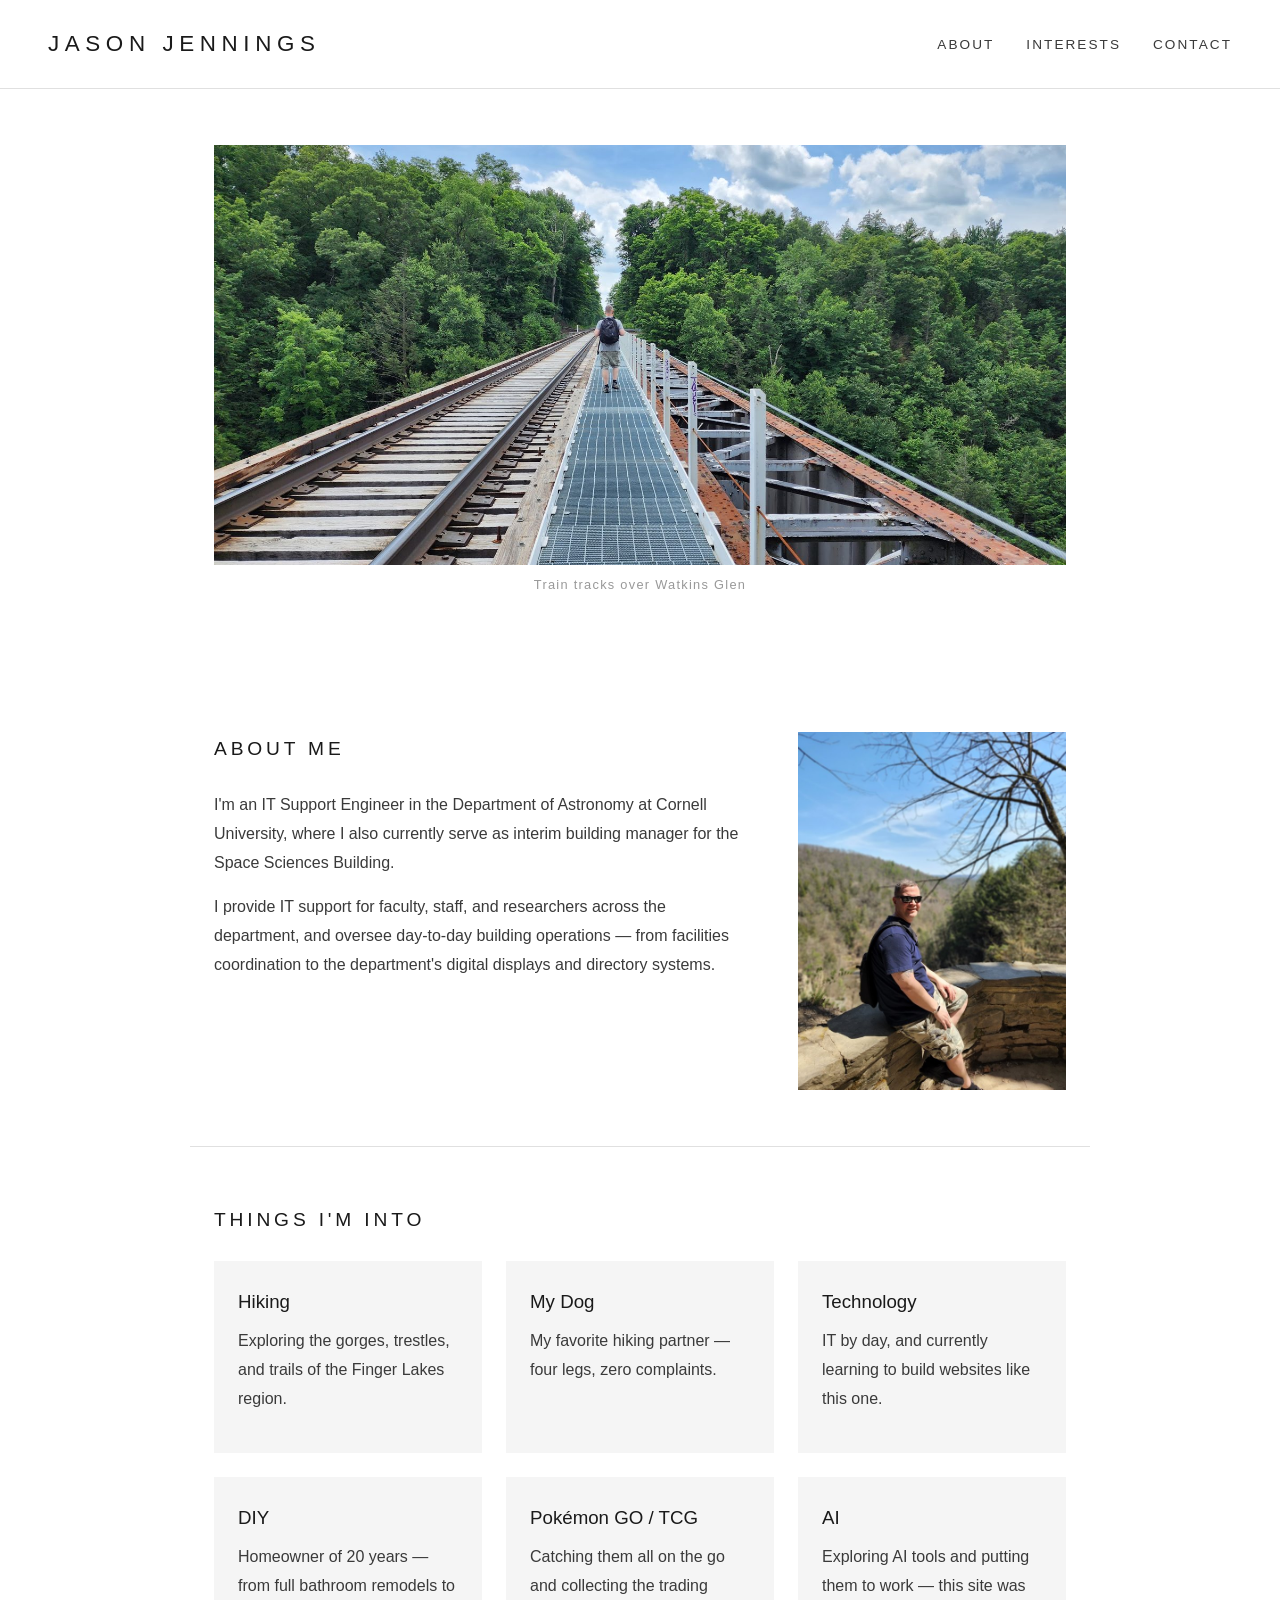
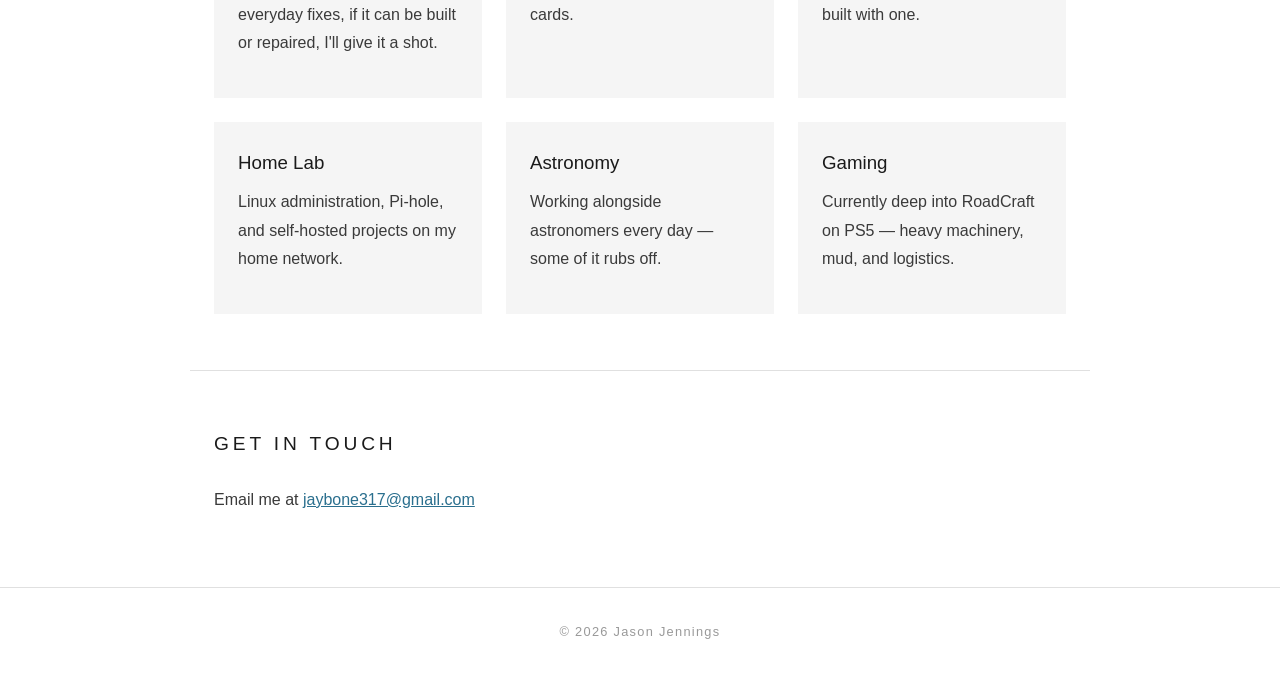
==== index.html @ 8b6f7ed3 "Add files via upload" ====
<!DOCTYPE html>
<html lang="en">
<head>
  <meta charset="UTF-8">
  <meta name="viewport" content="width=device-width, initial-scale=1.0">
  <title>Jason Jennings</title>
  <link rel="stylesheet" href="style.css">
</head>
<body>

  <!-- ===== HEADER / NAV ===== -->
  <header>
    <nav>
      <a class="logo" href="#">JASON JENNINGS</a>
      <ul>
        <li><a href="#about">About</a></li>
        <li><a href="#interests">Interests</a></li>
        <li><a href="#contact">Contact</a></li>
      </ul>
    </nav>
  </header>

  <!-- ===== HERO ===== -->
  <!-- To use a real photo: put a file like hero.jpg in this folder and
       swap the div below for:  <img class="hero-img" src="hero.jpg" alt=""> -->
  <section class="hero">
    <img class="hero-img" src="banner.jpg" alt="Walking across a railroad trestle">
    <p class="hero-caption">Train tracks over Watkins Glen</p>
  </section>

  <!-- ===== ABOUT ===== -->
  <section id="about" class="about">
    <div class="about-text">
      <h2>About Me</h2>
      <p>
        I'm an IT Support Engineer in the Department of Astronomy at Cornell
        University, where I also currently serve as interim building manager
        for the Space Sciences Building.
      </p>
      <p>
        I provide IT support for faculty, staff, and researchers across the
        department, and oversee day-to-day building operations &mdash; from
        facilities coordination to the department's digital displays and
        directory systems.
      </p>
    </div>
    <div class="about-photo">
      <img src="portrait.jpg" alt="Jason at an overlook">
    </div>
  </section>

  <hr class="divider">

  <!-- ===== INTERESTS ===== -->
  <section id="interests">
    <h2>Things I'm Into</h2>
    <div class="cards">
      <div class="card">
        <h3>Hiking</h3>
        <p>Exploring the gorges, trestles, and trails of the Finger Lakes region.</p>
      </div>
      <div class="card">
        <h3>My Dog</h3>
        <p>My favorite hiking partner &mdash; four legs, zero complaints.</p>
      </div>
      <div class="card">
        <h3>Technology</h3>
        <p>IT by day, and currently learning to build websites like this one.</p>
      </div>
      <div class="card">
        <h3>DIY</h3>
        <p>Homeowner of 20 years &mdash; from full bathroom remodels to everyday fixes, if it can be built or repaired, I'll give it a shot.</p>
      </div>
      <div class="card">
        <h3>Pok&eacute;mon GO / TCG</h3>
        <p>Catching them all on the go and collecting the trading cards.</p>
      </div>
      <div class="card">
        <h3>AI</h3>
        <p>Exploring AI tools and putting them to work &mdash; this site was built with one.</p>
      </div>
      <div class="card">
        <h3>Home Lab</h3>
        <p>Linux administration, Pi-hole, and self-hosted projects on my home network.</p>
      </div>
      <div class="card">
        <h3>Astronomy</h3>
        <p>Working alongside astronomers every day &mdash; some of it rubs off.</p>
      </div>
      <div class="card">
        <h3>Gaming</h3>
        <p>Currently deep into RoadCraft on PS5 &mdash; heavy machinery, mud, and logistics.</p>
      </div>
    </div>
  </section>

  <hr class="divider">

  <!-- ===== CONTACT ===== -->
  <section id="contact">
    <h2>Get in Touch</h2>
    <p>Email me at <a href="mailto:jaybone317@gmail.com">jaybone317@gmail.com</a></p>
  </section>

  <!-- ===== FOOTER ===== -->
  <footer>
    <p>&copy; 2026 Jason Jennings</p>
  </footer>

</body>
</html>
---- style.css ----
/* ============================================
   style.css — clean, light academic style
   (inspired by lili-alderson.com / Weebly look)
   ============================================ */

:root {
  --bg: #ffffff;        /* page background */
  --text: #3a3a3a;      /* main text */
  --heading: #1a1a1a;   /* headings */
  --accent: #2a6f8e;    /* links */
  --light: #f5f5f5;     /* card / placeholder background */
  --border: #e0e0e0;
}

* {
  margin: 0;
  padding: 0;
  box-sizing: border-box;
}

body {
  font-family: "Helvetica Neue", Arial, sans-serif;
  font-weight: 300;
  background: var(--bg);
  color: var(--text);
  line-height: 1.8;
}

/* ===== NAV ===== */
nav {
  display: flex;
  justify-content: space-between;
  align-items: center;
  padding: 1.5rem 3rem;
  border-bottom: 1px solid var(--border);
}

.logo {
  font-size: 1.4rem;
  font-weight: 400;
  letter-spacing: 0.25em;
  color: var(--heading);
  text-decoration: none;
}

nav ul {
  display: flex;
  gap: 2rem;
  list-style: none;
}

nav ul a {
  color: var(--text);
  text-decoration: none;
  font-size: 0.85rem;
  text-transform: uppercase;
  letter-spacing: 0.15em;
}

nav ul a:hover {
  color: var(--accent);
}

/* ===== HERO ===== */
.hero {
  text-align: center;
}

.hero-placeholder {
  height: 420px;
  background: var(--light);
  display: flex;
  align-items: center;
  justify-content: center;
  color: #999;
  font-style: italic;
}

.hero-img {
  width: 100%;
  height: 420px;
  object-fit: cover;
  display: block;
}

.hero-caption {
  font-size: 0.8rem;
  color: #999;
  padding: 0.5rem;
  letter-spacing: 0.1em;
}

/* ===== SECTIONS ===== */
section {
  max-width: 900px;
  margin: 0 auto;
  padding: 3.5rem 1.5rem;
}

h2 {
  color: var(--heading);
  font-weight: 400;
  text-transform: uppercase;
  letter-spacing: 0.2em;
  font-size: 1.2rem;
  margin-bottom: 1.5rem;
}

h3 {
  font-weight: 400;
  color: var(--heading);
  margin-bottom: 0.5rem;
}

p {
  margin-bottom: 1rem;
}

a {
  color: var(--accent);
}

.divider {
  border: none;
  border-top: 1px solid var(--border);
  max-width: 900px;
  margin: 0 auto;
}

/* ===== ABOUT (text + photo side by side) ===== */
.about {
  display: grid;
  grid-template-columns: 2fr 1fr;
  gap: 3rem;
  align-items: start;
}

.photo-placeholder {
  background: var(--light);
  height: 280px;
  display: flex;
  align-items: center;
  justify-content: center;
  color: #999;
  font-style: italic;
}

.about-photo img {
  width: 100%;
  display: block;
}

/* Stack on phones */
@media (max-width: 700px) {
  .about {
    grid-template-columns: 1fr;
  }
  nav {
    flex-direction: column;
    gap: 1rem;
  }
}

/* ===== CARDS ===== */
.cards {
  display: grid;
  grid-template-columns: repeat(auto-fit, minmax(220px, 1fr));
  gap: 1.5rem;
}

.card {
  background: var(--light);
  padding: 1.5rem;
}

/* ===== FOOTER ===== */
footer {
  text-align: center;
  padding: 2rem;
  border-top: 1px solid var(--border);
  font-size: 0.8rem;
  color: #999;
  letter-spacing: 0.1em;
}
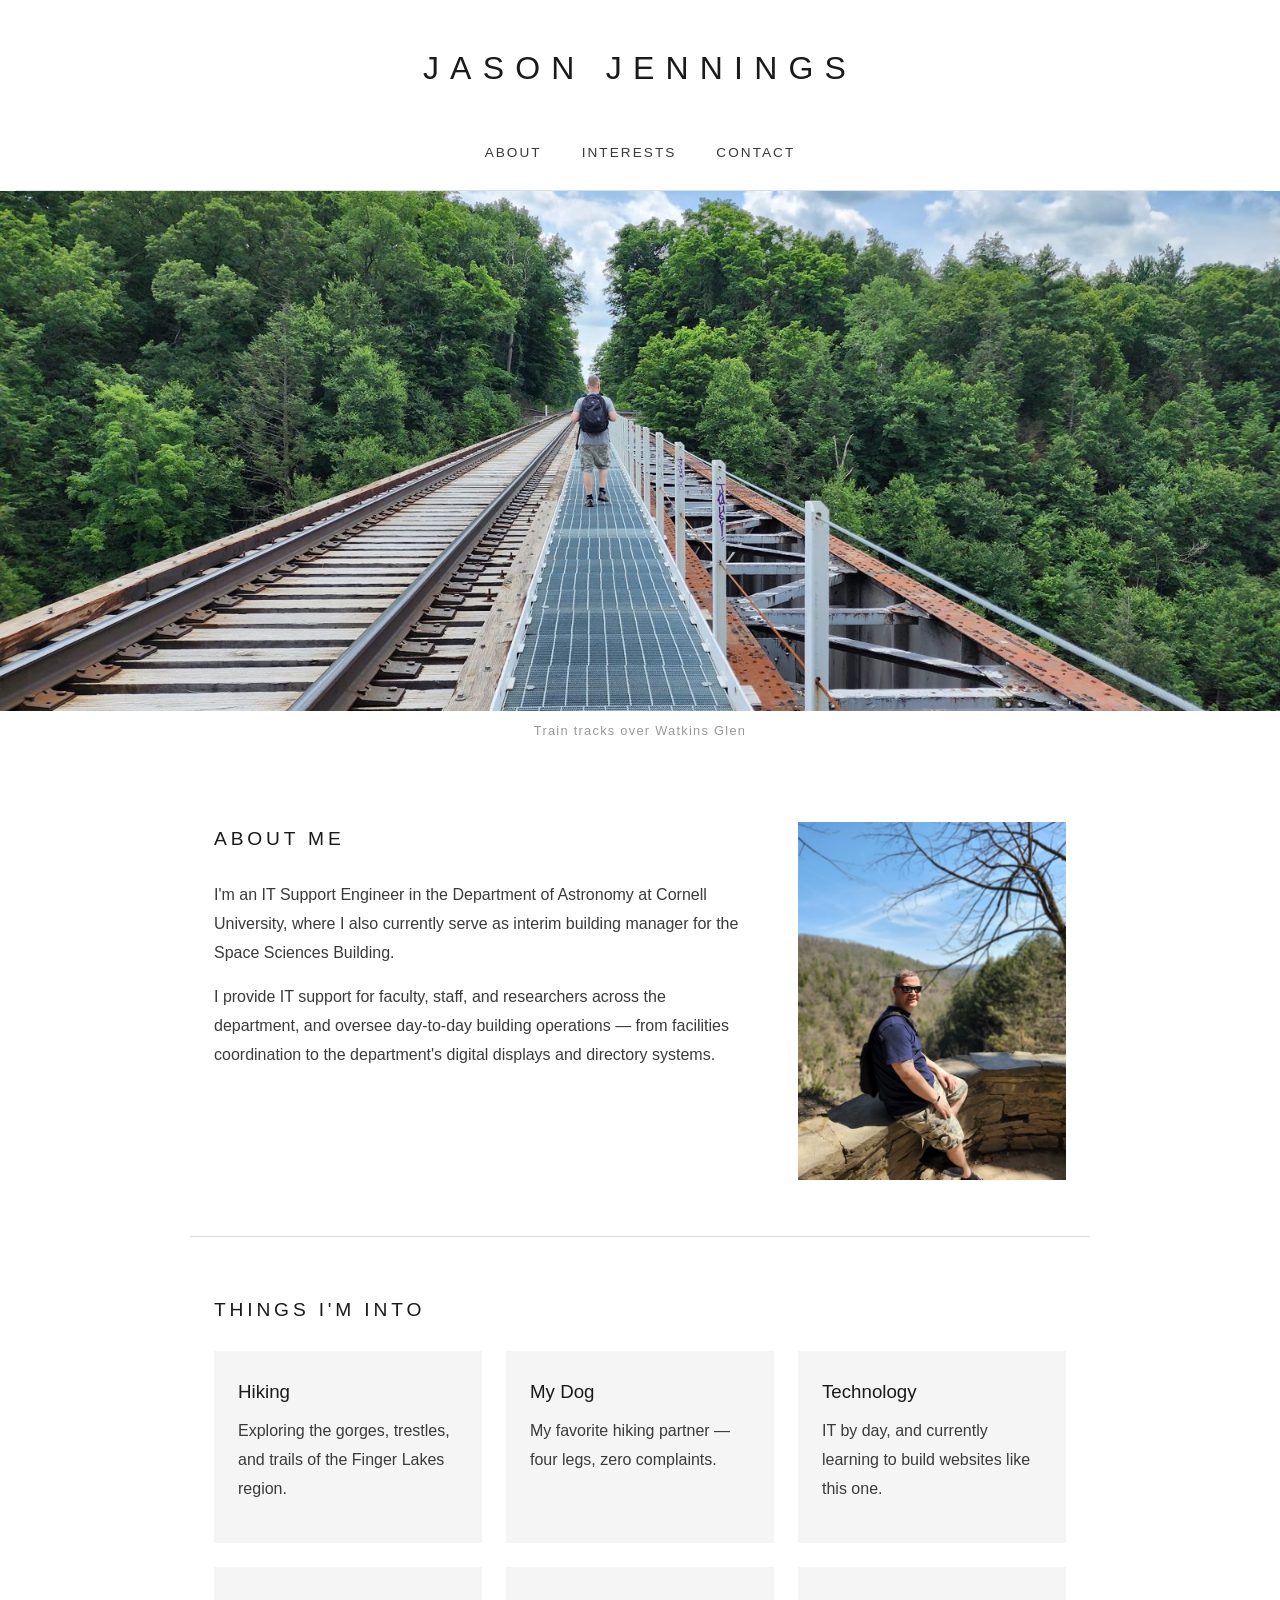
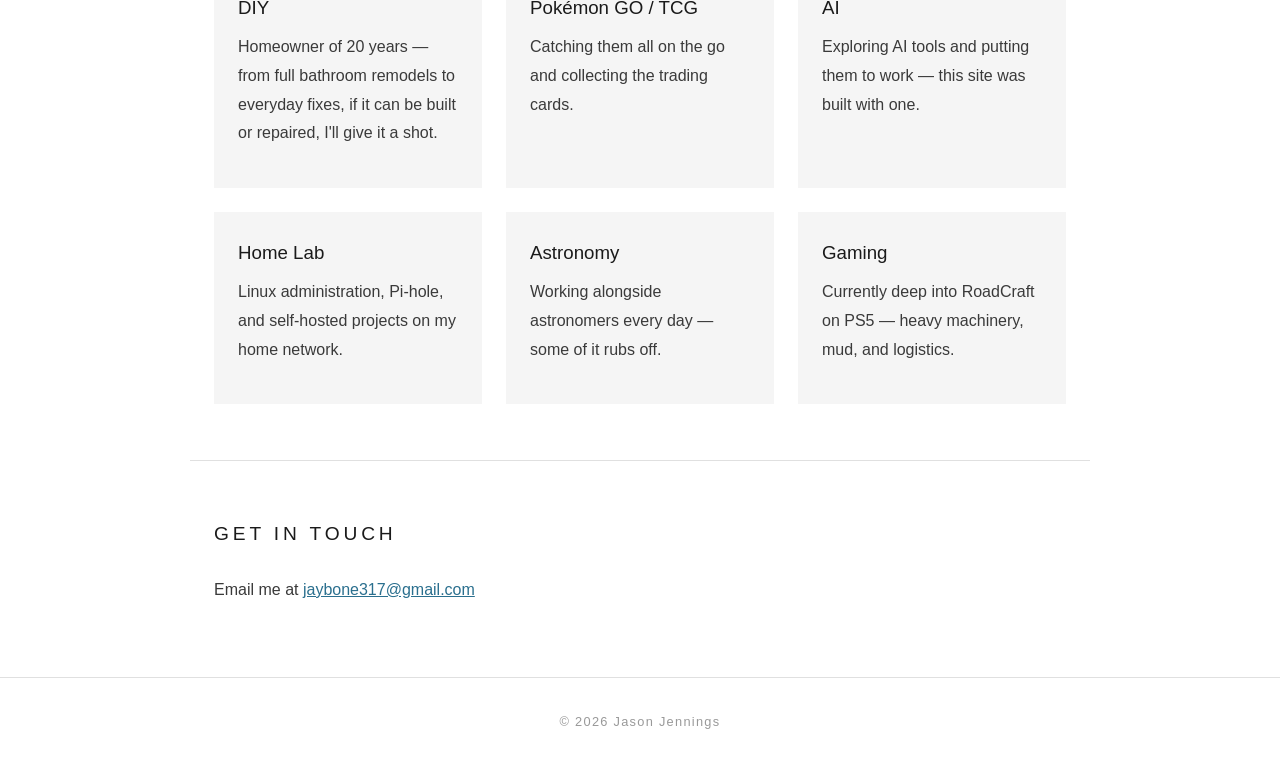
==== commit b530c378: "Add files via upload" ====
--- a/index.html
+++ b/index.html
@@ -10,8 +10,8 @@
 
   <!-- ===== HEADER / NAV ===== -->
   <header>
+    <a class="logo" href="#">JASON JENNINGS</a>
     <nav>
-      <a class="logo" href="#">JASON JENNINGS</a>
       <ul>
         <li><a href="#about">About</a></li>
         <li><a href="#interests">Interests</a></li>
--- a/style.css
+++ b/style.css
@@ -26,27 +26,29 @@
   line-height: 1.8;
 }
 
-/* ===== NAV ===== */
-nav {
-  display: flex;
-  justify-content: space-between;
-  align-items: center;
-  padding: 1.5rem 3rem;
-  border-bottom: 1px solid var(--border);
+/* ===== HEADER: name centered, nav below ===== */
+header {
+  text-align: center;
+  padding: 2.5rem 1rem 0;
 }
 
 .logo {
-  font-size: 1.4rem;
+  font-size: 2rem;
   font-weight: 400;
-  letter-spacing: 0.25em;
+  letter-spacing: 0.35em;
   color: var(--heading);
   text-decoration: none;
+  display: inline-block;
 }
 
 nav ul {
   display: flex;
-  gap: 2rem;
+  justify-content: center;
+  gap: 2.5rem;
   list-style: none;
+  padding: 1.5rem 0;
+  border-bottom: 1px solid var(--border);
+  margin-top: 1rem;
 }
 
 nav ul a {
@@ -61,9 +63,11 @@
   color: var(--accent);
 }
 
-/* ===== HERO ===== */
+/* ===== HERO (full-width, edge to edge) ===== */
 .hero {
   text-align: center;
+  max-width: none;
+  padding: 0;
 }
 
 .hero-placeholder {
@@ -78,7 +82,7 @@
 
 .hero-img {
   width: 100%;
-  height: 420px;
+  height: 520px;
   object-fit: cover;
   display: block;
 }
@@ -155,9 +159,12 @@
   .about {
     grid-template-columns: 1fr;
   }
-  nav {
-    flex-direction: column;
+  nav ul {
+    flex-wrap: wrap;
     gap: 1rem;
+  }
+  .hero-img {
+    height: 300px;
   }
 }
 
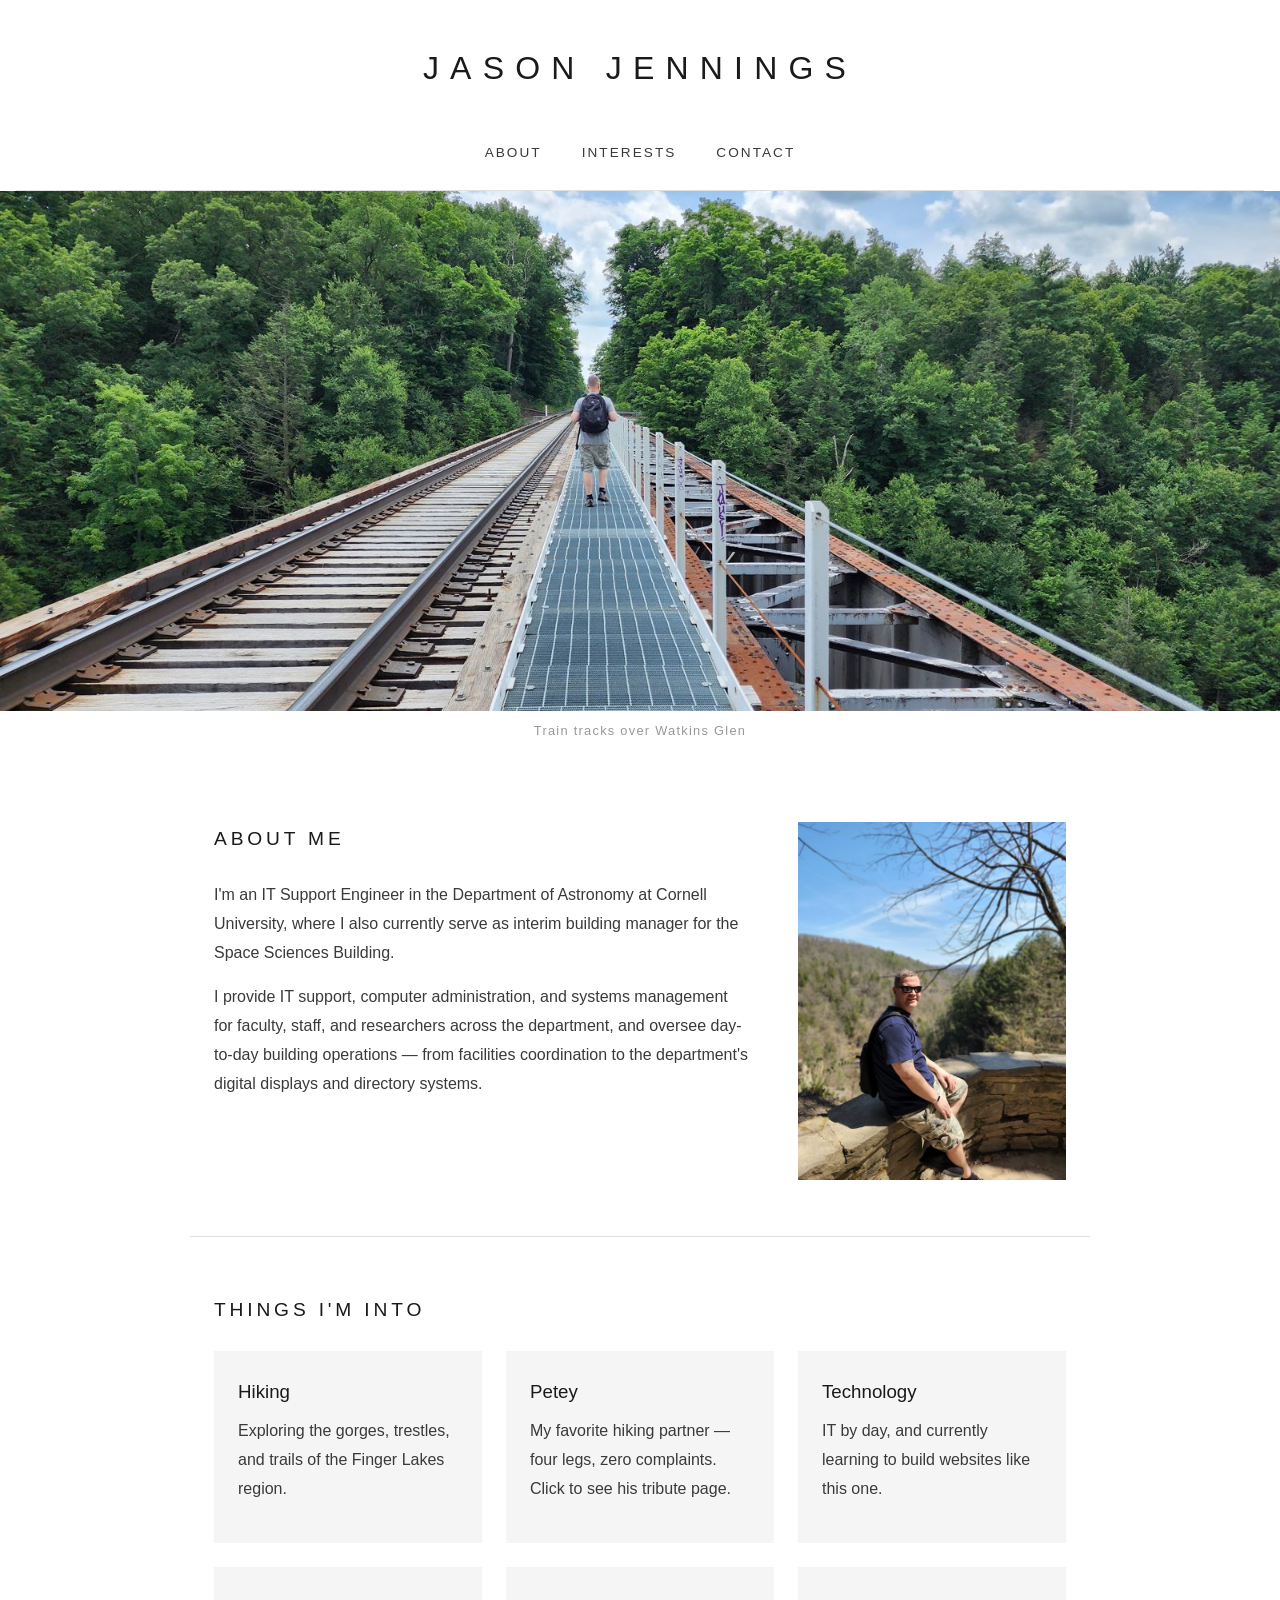
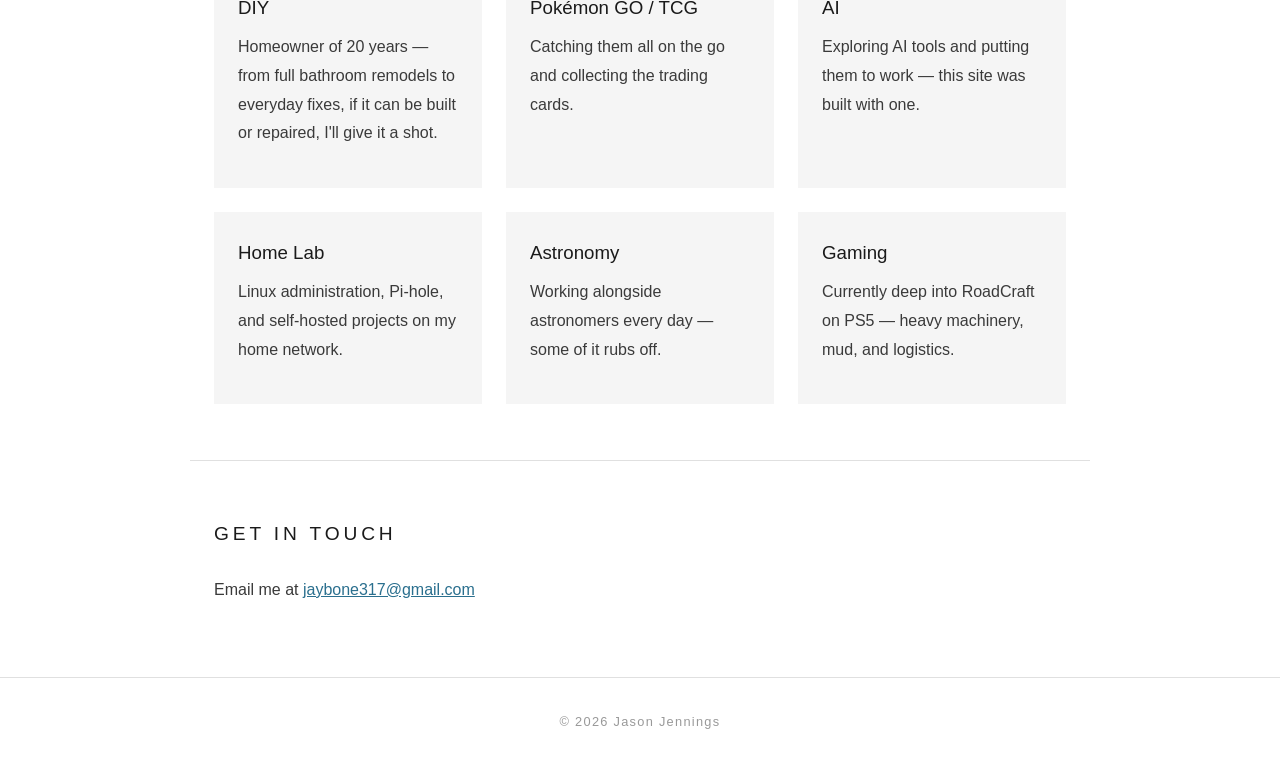
==== commit ee37c7b2: "Add files via upload" ====
--- a/index.html
+++ b/index.html
@@ -38,10 +38,10 @@
         for the Space Sciences Building.
       </p>
       <p>
-        I provide IT support for faculty, staff, and researchers across the
-        department, and oversee day-to-day building operations &mdash; from
-        facilities coordination to the department's digital displays and
-        directory systems.
+        I provide IT support, computer administration, and systems management
+        for faculty, staff, and researchers across the department, and oversee
+        day-to-day building operations &mdash; from facilities coordination to
+        the department's digital displays and directory systems.
       </p>
     </div>
     <div class="about-photo">
@@ -59,10 +59,10 @@
         <h3>Hiking</h3>
         <p>Exploring the gorges, trestles, and trails of the Finger Lakes region.</p>
       </div>
-      <div class="card">
-        <h3>My Dog</h3>
-        <p>My favorite hiking partner &mdash; four legs, zero complaints.</p>
-      </div>
+      <a class="card card-link" href="petey.html">
+        <h3>Petey</h3>
+        <p>My favorite hiking partner &mdash; four legs, zero complaints. Click to see his tribute page.</p>
+      </a>
       <div class="card">
         <h3>Technology</h3>
         <p>IT by day, and currently learning to build websites like this one.</p>
--- a/style.css
+++ b/style.css
@@ -180,6 +180,58 @@
   padding: 1.5rem;
 }
 
+/* ===== CLICKABLE CARD ===== */
+.card-link {
+  display: block;
+  text-decoration: none;
+  color: var(--text);
+  transition: box-shadow 0.2s;
+}
+
+.card-link:hover {
+  box-shadow: 0 2px 12px rgba(0, 0, 0, 0.12);
+}
+
+/* ===== PETEY TRIBUTE PAGE ===== */
+.tribute-intro {
+  text-align: center;
+  padding-bottom: 1rem;
+}
+
+.tribute-intro h1 {
+  font-weight: 400;
+  letter-spacing: 0.25em;
+  text-transform: uppercase;
+  color: var(--heading);
+}
+
+.tribute-line {
+  color: #777;
+  font-style: italic;
+}
+
+.tribute-gallery figure {
+  margin: 0 0 3rem;
+  text-align: center;
+}
+
+.tribute-gallery img {
+  width: 100%;
+  display: block;
+}
+
+.tribute-gallery figcaption {
+  font-size: 0.85rem;
+  color: #999;
+  padding-top: 0.6rem;
+  letter-spacing: 0.05em;
+}
+
+.tribute-outro {
+  text-align: center;
+  padding-top: 0;
+}
+
 /* ===== FOOTER ===== */
 footer {
   text-align: center;
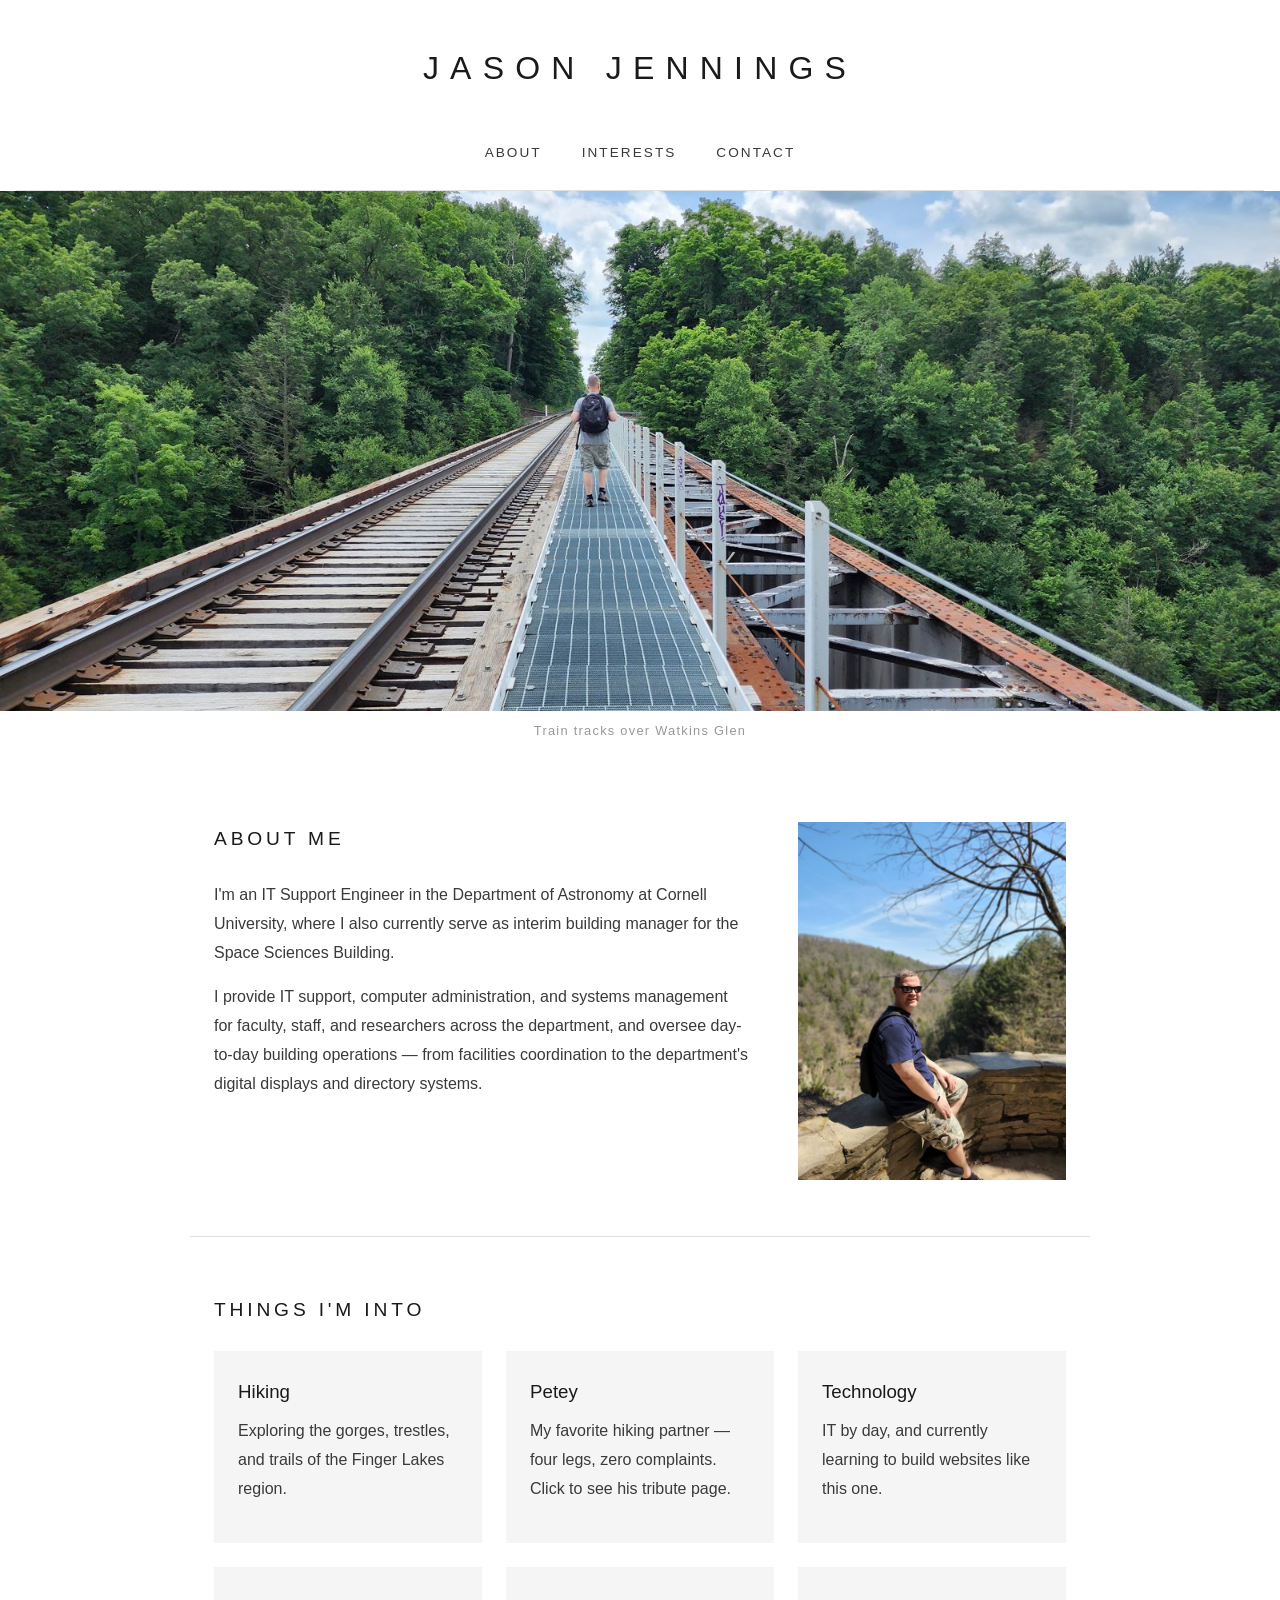
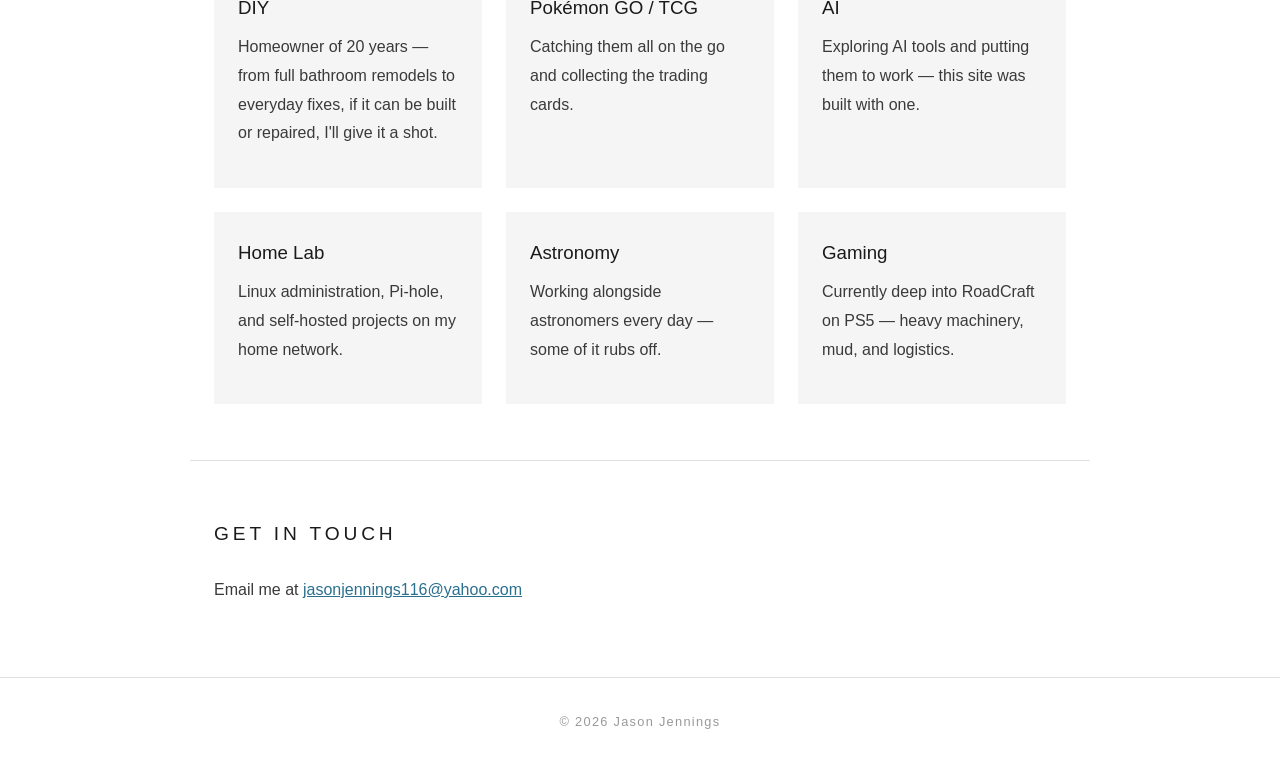
==== commit 2e705bf9: "Add files via upload" ====
--- a/index.html
+++ b/index.html
@@ -99,7 +99,7 @@
   <!-- ===== CONTACT ===== -->
   <section id="contact">
     <h2>Get in Touch</h2>
-    <p>Email me at <a href="mailto:jaybone317@gmail.com">jaybone317@gmail.com</a></p>
+    <p>Email me at <a href="mailto:jasonjennings116@yahoo.com">jasonjennings116@yahoo.com</a></p>
   </section>
 
   <!-- ===== FOOTER ===== -->
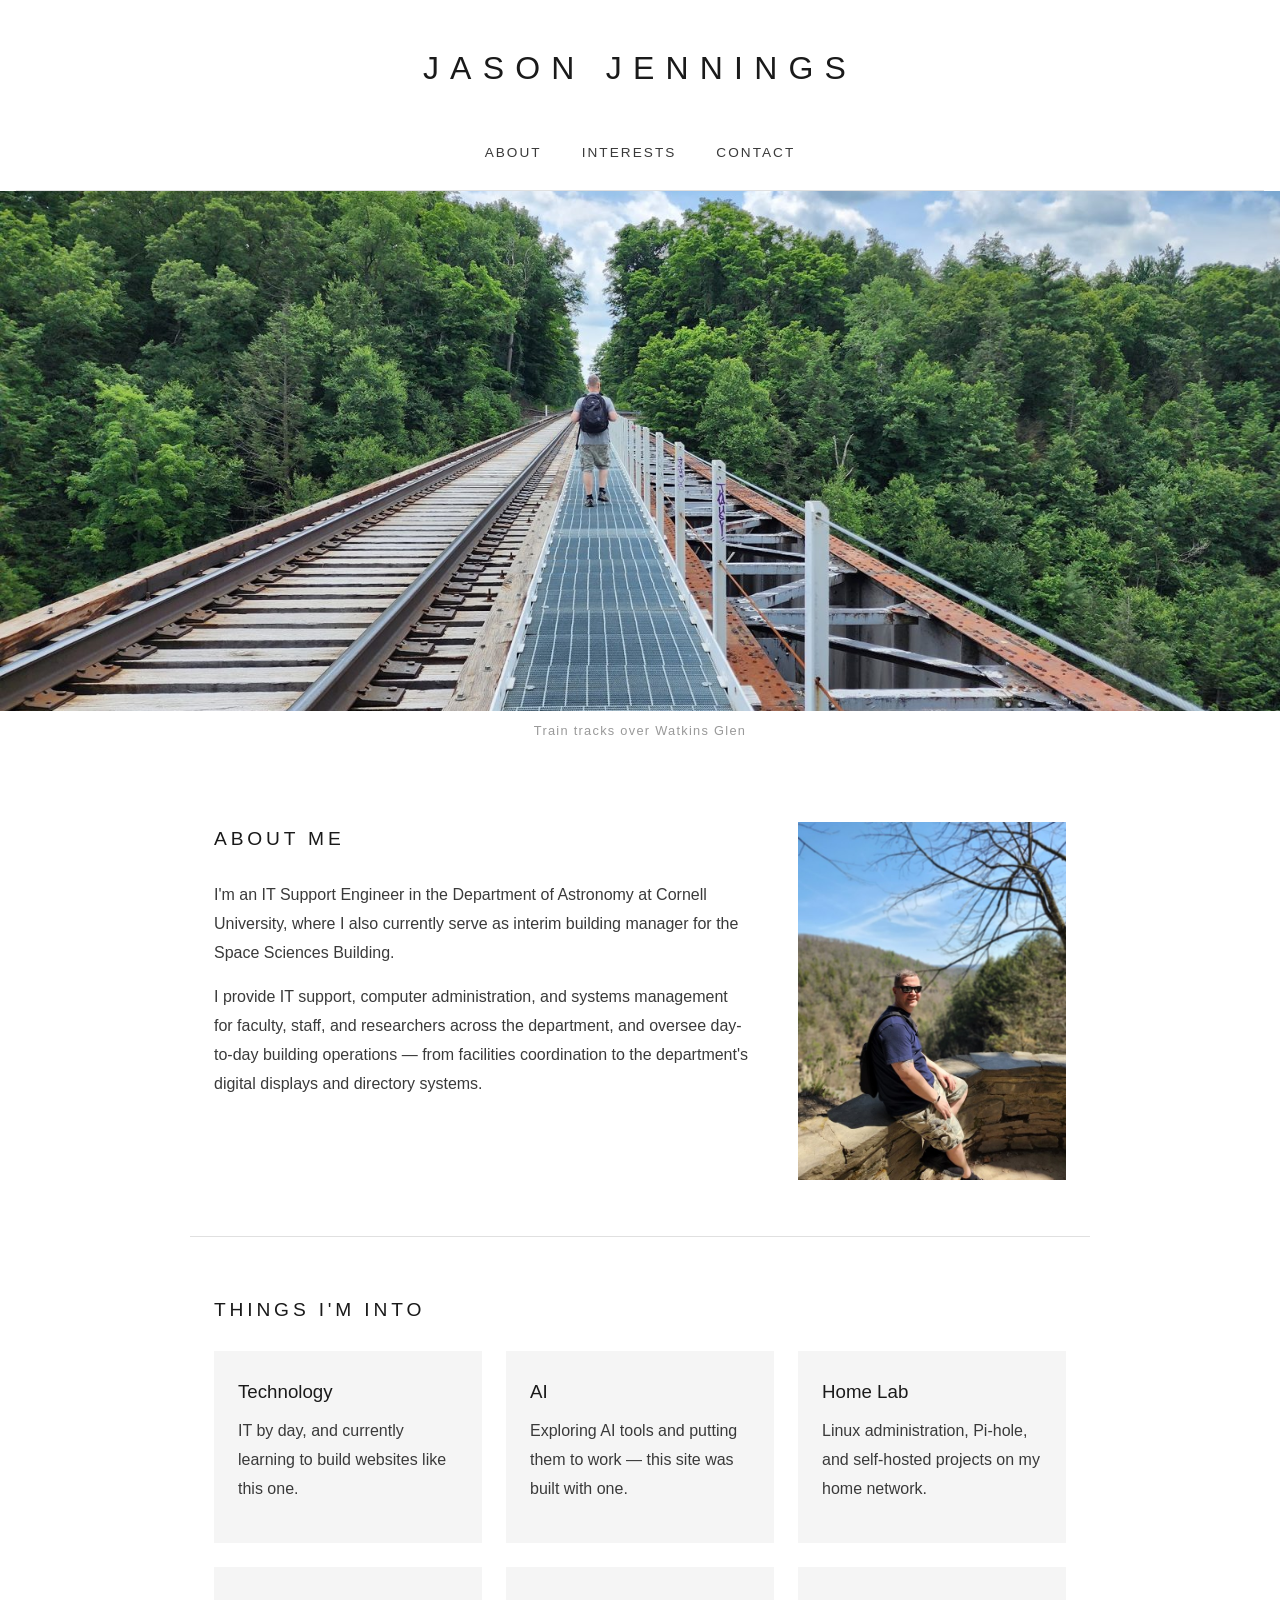
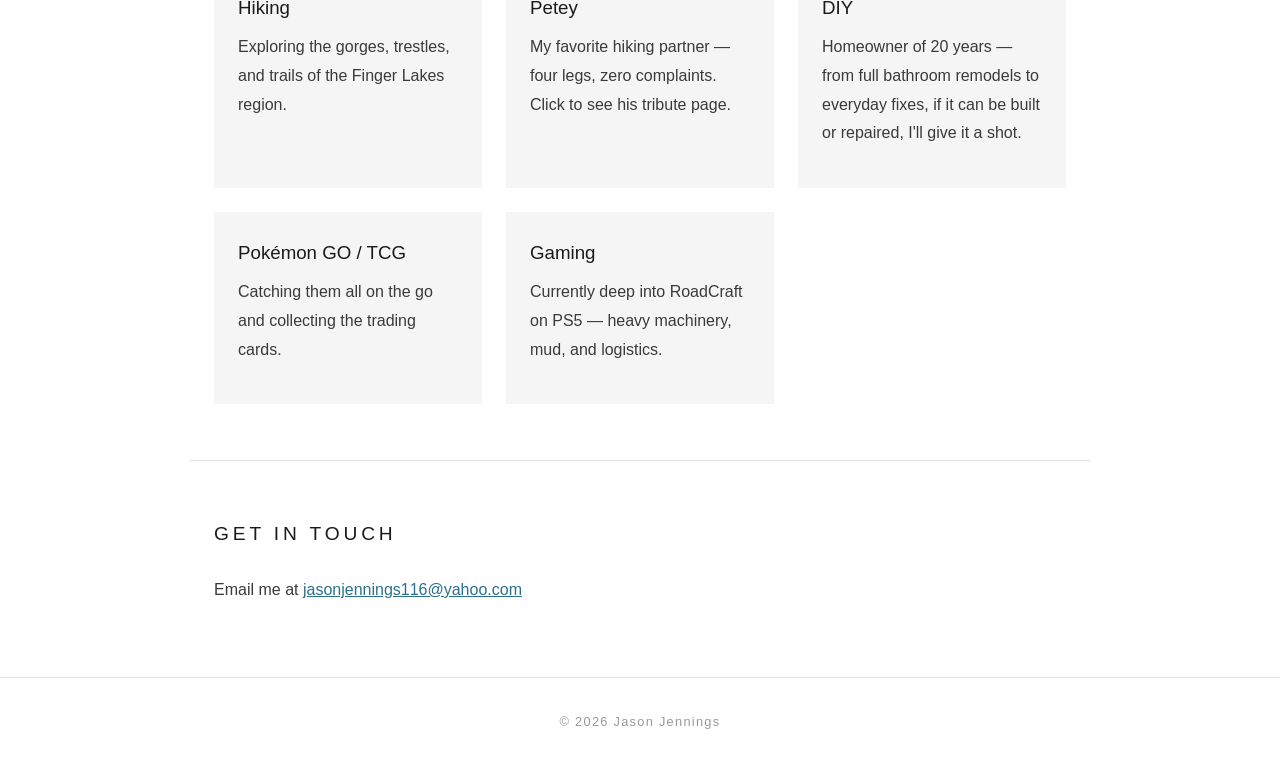
==== commit 4ae327e3: "Add files via upload" ====
--- a/index.html
+++ b/index.html
@@ -56,24 +56,8 @@
     <h2>Things I'm Into</h2>
     <div class="cards">
       <div class="card">
-        <h3>Hiking</h3>
-        <p>Exploring the gorges, trestles, and trails of the Finger Lakes region.</p>
-      </div>
-      <a class="card card-link" href="petey.html">
-        <h3>Petey</h3>
-        <p>My favorite hiking partner &mdash; four legs, zero complaints. Click to see his tribute page.</p>
-      </a>
-      <div class="card">
         <h3>Technology</h3>
         <p>IT by day, and currently learning to build websites like this one.</p>
-      </div>
-      <div class="card">
-        <h3>DIY</h3>
-        <p>Homeowner of 20 years &mdash; from full bathroom remodels to everyday fixes, if it can be built or repaired, I'll give it a shot.</p>
-      </div>
-      <div class="card">
-        <h3>Pok&eacute;mon GO / TCG</h3>
-        <p>Catching them all on the go and collecting the trading cards.</p>
       </div>
       <div class="card">
         <h3>AI</h3>
@@ -84,8 +68,20 @@
         <p>Linux administration, Pi-hole, and self-hosted projects on my home network.</p>
       </div>
       <div class="card">
-        <h3>Astronomy</h3>
-        <p>Working alongside astronomers every day &mdash; some of it rubs off.</p>
+        <h3>Hiking</h3>
+        <p>Exploring the gorges, trestles, and trails of the Finger Lakes region.</p>
+      </div>
+      <a class="card card-link" href="petey.html">
+        <h3>Petey</h3>
+        <p>My favorite hiking partner &mdash; four legs, zero complaints. Click to see his tribute page.</p>
+      </a>
+      <div class="card">
+        <h3>DIY</h3>
+        <p>Homeowner of 20 years &mdash; from full bathroom remodels to everyday fixes, if it can be built or repaired, I'll give it a shot.</p>
+      </div>
+      <div class="card">
+        <h3>Pok&eacute;mon GO / TCG</h3>
+        <p>Catching them all on the go and collecting the trading cards.</p>
       </div>
       <div class="card">
         <h3>Gaming</h3>
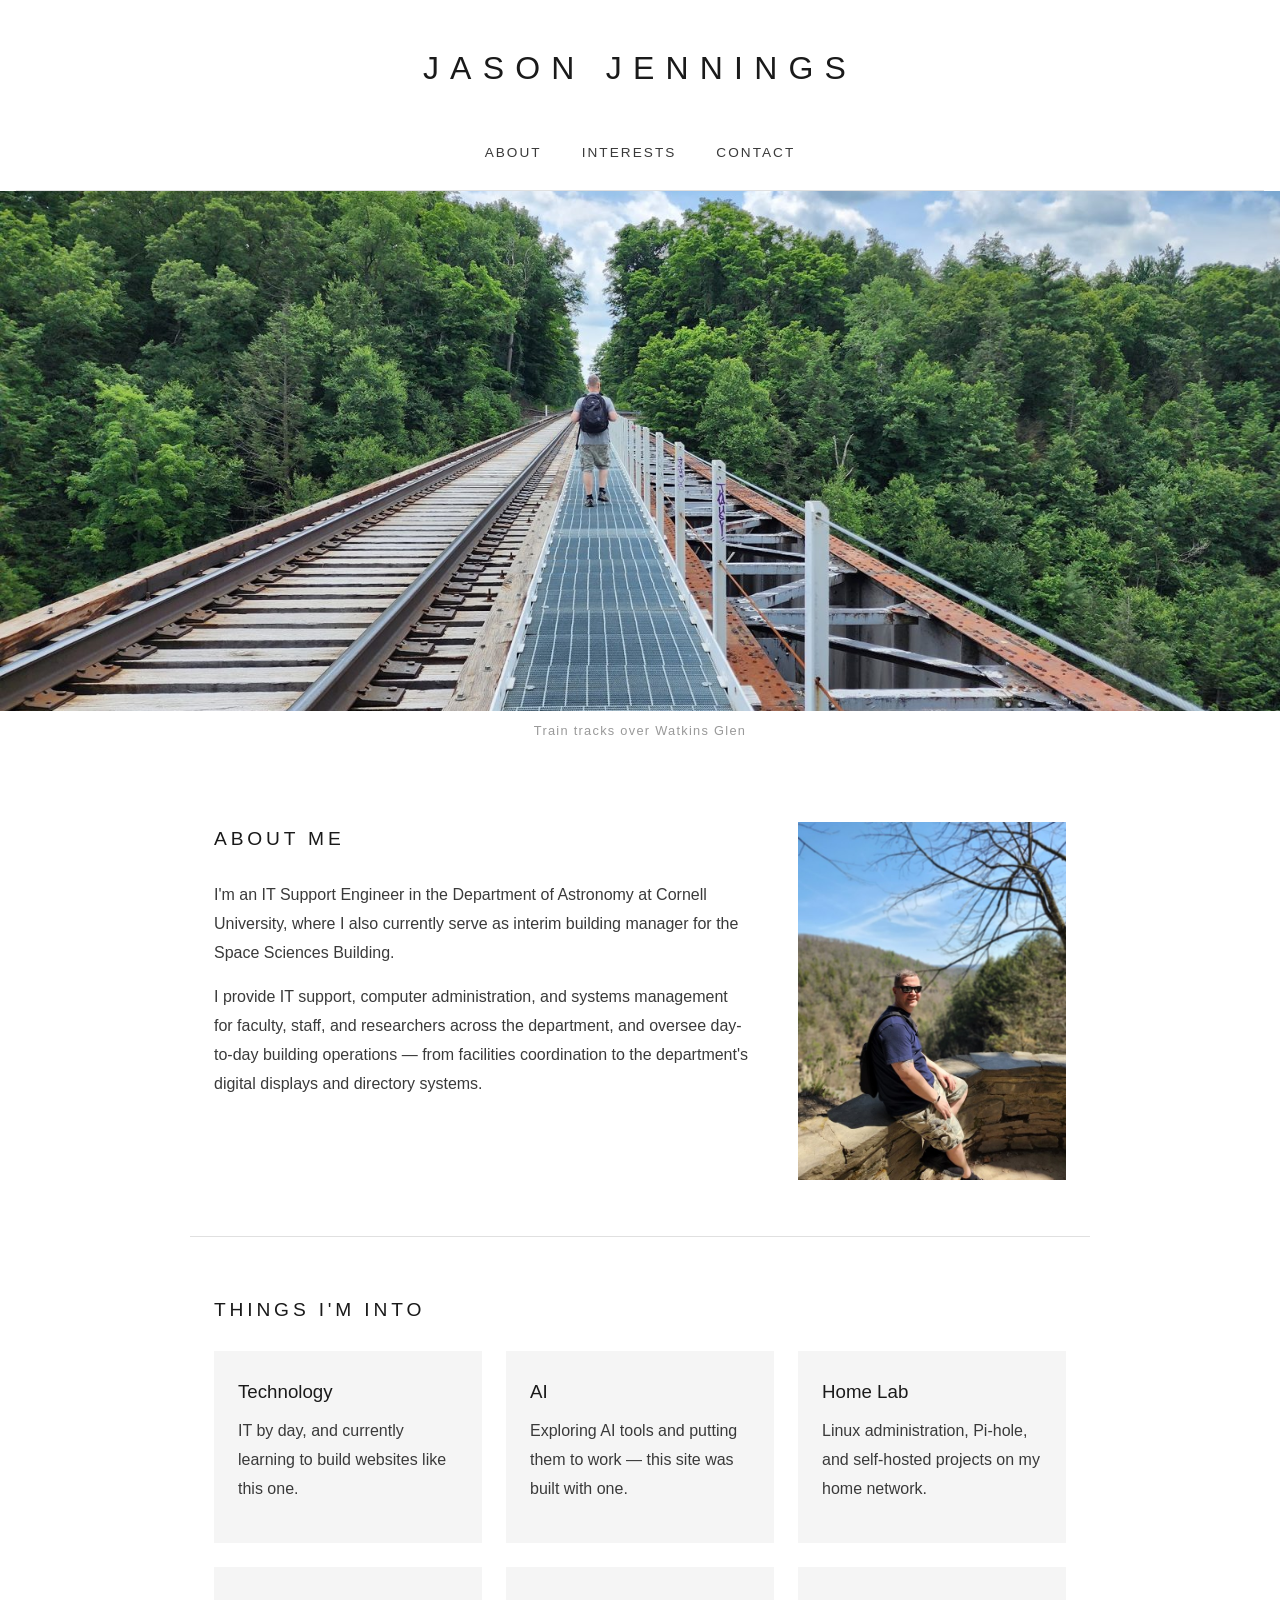
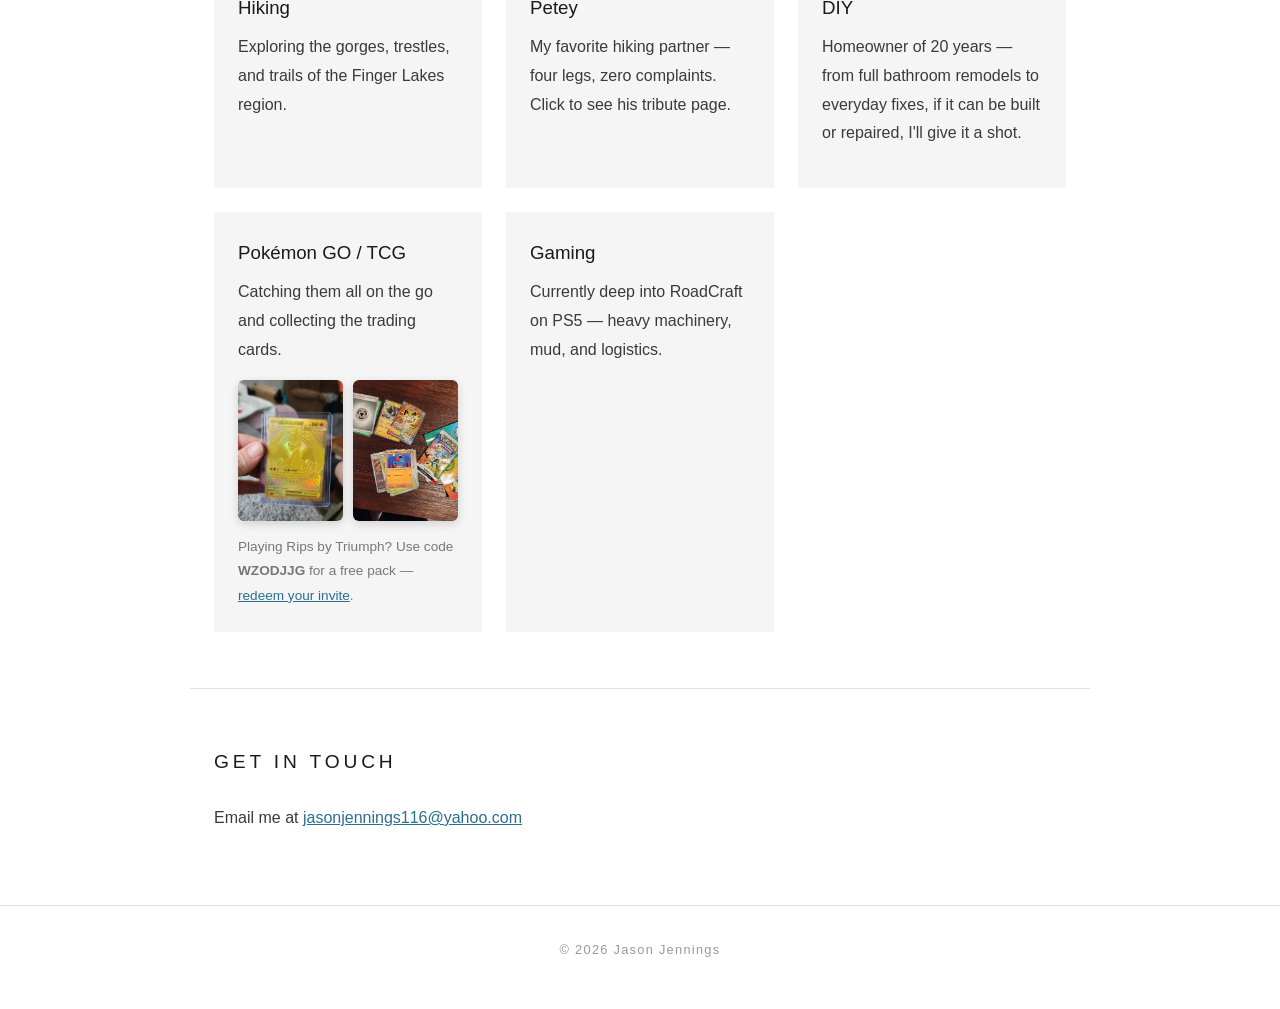
==== commit 98a784bc: "Add files via upload" ====
--- a/index.html
+++ b/index.html
@@ -4,7 +4,7 @@
   <meta charset="UTF-8">
   <meta name="viewport" content="width=device-width, initial-scale=1.0">
   <title>Jason Jennings</title>
-  <link rel="stylesheet" href="style.css">
+  <link rel="stylesheet" href="style.css?v=2">
 </head>
 <body>
 
@@ -82,6 +82,18 @@
       <div class="card">
         <h3>Pok&eacute;mon GO / TCG</h3>
         <p>Catching them all on the go and collecting the trading cards.</p>
+        <div class="pokemon-pulls">
+          <a href="#lb-charizard" class="gallery-link">
+            <img src="pokemon-charizard.jpg" alt="Mega Charizard Y ex gold chase card pull">
+          </a>
+          <a href="#lb-meowth" class="gallery-link">
+            <img src="pokemon-meowth.jpg" alt="Meowth holo chase card pull">
+          </a>
+        </div>
+        <p class="pokemon-invite">
+          Playing Rips by Triumph? Use code <strong>WZODJJG</strong> for a free pack &mdash;
+          <a href="https://rips.onelink.me/Wj0m/wi7qf68q?deep_link_sub1=RJh1lJab3vdd24cB1IiqexlTcea2" target="_blank" rel="noopener">redeem your invite</a>.
+        </p>
       </div>
       <div class="card">
         <h3>Gaming</h3>
@@ -103,5 +115,17 @@
     <p>&copy; 2026 Jason Jennings</p>
   </footer>
 
+  <!-- Lightboxes for the Pok&eacute;mon card pulls -->
+  <div id="lb-charizard" class="lightbox">
+    <a href="#" class="lightbox-overlay-close" aria-label="Close"></a>
+    <a href="#" class="lightbox-close" aria-label="Close">&times;</a>
+    <img src="pokemon-charizard.jpg" alt="Mega Charizard Y ex gold chase card pull">
+  </div>
+  <div id="lb-meowth" class="lightbox">
+    <a href="#" class="lightbox-overlay-close" aria-label="Close"></a>
+    <a href="#" class="lightbox-close" aria-label="Close">&times;</a>
+    <img src="pokemon-meowth.jpg" alt="Meowth holo chase card pull">
+  </div>
+
 </body>
 </html>
--- a/style.css
+++ b/style.css
@@ -192,6 +192,39 @@
   box-shadow: 0 2px 12px rgba(0, 0, 0, 0.12);
 }
 
+/* Pokemon card pulls: two small thumbnails side by side inside the card */
+.pokemon-pulls {
+  display: flex;
+  gap: 0.6rem;
+  margin: 0.9rem 0;
+}
+
+.pokemon-pulls a {
+  flex: 1;
+  display: block;
+  cursor: zoom-in;
+}
+
+.pokemon-pulls img {
+  width: 100%;
+  display: block;
+  aspect-ratio: 3 / 4;
+  object-fit: cover;
+  border-radius: 6px;
+  box-shadow: 0 3px 10px rgba(0, 0, 0, 0.15);
+  transition: transform 0.25s ease;
+}
+
+.pokemon-pulls img:hover {
+  transform: scale(1.03);
+}
+
+.pokemon-invite {
+  font-size: 0.85rem;
+  color: #777;
+  margin-bottom: 0;
+}
+
 /* ===== PETEY TRIBUTE PAGE ===== */
 .tribute-intro {
   text-align: center;
@@ -199,37 +232,281 @@
 }
 
 .tribute-intro h1 {
-  font-weight: 400;
-  letter-spacing: 0.25em;
+  font-weight: 300;
+  font-size: 3rem;
+  letter-spacing: 0.3em;
   text-transform: uppercase;
   color: var(--heading);
+  margin-bottom: 1.5rem;
 }
 
 .tribute-line {
-  color: #777;
-  font-style: italic;
+  color: #888;
+  font-style: italic;
+  font-size: 1.05rem;
+  letter-spacing: 0.03em;
+}
+
+/* small ornamental divider: line - dot - line */
+.tribute-divider {
+  display: flex;
+  align-items: center;
+  justify-content: center;
+  gap: 0.75rem;
+  margin: 0 auto 1.5rem;
+  max-width: 220px;
+}
+
+.tribute-divider span {
+  flex: 1;
+  height: 1px;
+  background: var(--border);
+}
+
+.tribute-divider i {
+  width: 5px;
+  height: 5px;
+  border-radius: 50%;
+  background: var(--accent);
+  display: inline-block;
+}
+
+/* Wider container just for the tribute page so the bigger photos
+   have room to breathe (overrides the site-wide 900px section cap) */
+.tribute-intro,
+.tribute-story,
+.tribute-hero,
+.tribute-gallery,
+.tribute-outro {
+  max-width: 1300px;
+}
+
+/* His story: full shelter listing screenshot, stacked above the text
+   since it's a tall image and we're showing the whole thing */
+.tribute-story {
+  display: flex;
+  flex-direction: column;
+  align-items: center;
+  gap: 1.5rem;
+  max-width: 500px;
+  margin: 0 auto;
+  padding: 1.5rem 1.5rem 3rem;
+  text-align: center;
+}
+
+.tribute-story img {
+  width: 100%;
+  max-width: 300px;
+  height: auto;
+  display: block;
+  border-radius: 8px;
+  box-shadow: 0 4px 16px rgba(0, 0, 0, 0.12);
+  cursor: zoom-in;
+}
+
+.tribute-story p {
+  color: #666;
+  font-size: 0.95rem;
+  margin-bottom: 0;
+}
+
+.tribute-story .story-caption {
+  font-style: italic;
+  font-weight: 400;
+  color: var(--heading);
+  font-size: 1.05rem;
+  margin-bottom: 0.4rem;
+}
+
+@media (max-width: 550px) {
+  .tribute-story {
+    flex-direction: column;
+    text-align: center;
+  }
+}
+
+/* Featured hero photo */
+.tribute-hero {
+  text-align: center;
+  padding-top: 0.5rem;
+  padding-bottom: 3rem;
+}
+
+.tribute-hero img {
+  width: min(680px, 92%);
+  aspect-ratio: 3 / 4;
+  object-fit: cover;
+  object-position: center 55%;
+  border-radius: 10px;
+  box-shadow: 0 14px 40px rgba(0, 0, 0, 0.18);
+  cursor: zoom-in;
+  transition: transform 0.3s ease;
+}
+
+.tribute-hero img:hover {
+  transform: scale(1.015);
+}
+
+.tribute-hero figcaption {
+  margin-top: 1.2rem;
+  font-style: italic;
+  color: #888;
+  font-size: 1rem;
+  letter-spacing: 0.02em;
+}
+
+/* Angel photo: same hero treatment, just smaller */
+.tribute-hero-angel img {
+  width: min(480px, 75%);
+}
+
+/* Masonry-style gallery using CSS columns so photos of different
+   shapes sit at different heights, like a real photo wall */
+.tribute-gallery {
+  column-count: 2;
+  column-gap: 2rem;
+}
+
+@media (min-width: 700px) {
+  .tribute-gallery {
+    column-count: 3;
+  }
+}
+
+@media (min-width: 1100px) {
+  .tribute-gallery {
+    column-count: 3;
+  }
 }
 
 .tribute-gallery figure {
-  margin: 0 0 3rem;
-  text-align: center;
+  break-inside: avoid;
+  margin: 0 0 2rem;
+  background: #fff;
+  border-radius: 8px;
+  overflow: hidden;
+  box-shadow: 0 3px 14px rgba(0, 0, 0, 0.08);
+  transition: box-shadow 0.25s ease, transform 0.25s ease;
+}
+
+.tribute-gallery figure:hover {
+  box-shadow: 0 8px 24px rgba(0, 0, 0, 0.14);
+  transform: translateY(-2px);
+}
+
+.tribute-gallery .gallery-link {
+  display: block;
+  cursor: zoom-in;
 }
 
 .tribute-gallery img {
   width: 100%;
   display: block;
+  aspect-ratio: 4 / 3;
+  object-fit: cover;
+  object-position: center 30%;
+  transition: transform 0.5s ease;
+}
+
+.tribute-gallery figure.tall img {
+  aspect-ratio: 3 / 4;
+}
+
+.tribute-gallery figure:hover img {
+  transform: scale(1.04);
 }
 
 .tribute-gallery figcaption {
   font-size: 0.85rem;
   color: #999;
-  padding-top: 0.6rem;
-  letter-spacing: 0.05em;
+  font-style: italic;
+  text-align: center;
+  padding: 0.9rem 1.1rem 1.2rem;
+  letter-spacing: 0.02em;
+}
+
+/* Video cards sit inside the same masonry grid as the photos, sized
+   and cropped the same way (tall vs default) so the whole gallery
+   reads as one consistent grid instead of a mismatched section. */
+.tribute-gallery video {
+  width: 100%;
+  display: block;
+  aspect-ratio: 4 / 3;
+  object-fit: cover;
+  background: #000;
+}
+
+.tribute-gallery figure.tall video {
+  aspect-ratio: 3 / 4;
 }
 
 .tribute-outro {
   text-align: center;
-  padding-top: 0;
+  padding-top: 2.5rem;
+}
+
+.tribute-outro p:first-of-type {
+  font-style: italic;
+  color: #888;
+  margin-bottom: 0.75rem;
+}
+
+@media (max-width: 500px) {
+  .tribute-gallery {
+    column-count: 1;
+  }
+}
+
+/* ===== Pure-CSS lightbox: click a photo, it opens full screen ===== */
+.lightbox {
+  position: fixed;
+  inset: 0;
+  background: rgba(10, 10, 10, 0.94);
+  display: flex;
+  align-items: center;
+  justify-content: center;
+  opacity: 0;
+  visibility: hidden;
+  transition: opacity 0.25s ease;
+  z-index: 1000;
+  padding: 2rem;
+}
+
+.lightbox:target {
+  opacity: 1;
+  visibility: visible;
+}
+
+.lightbox-overlay-close {
+  position: absolute;
+  inset: 0;
+}
+
+.lightbox img {
+  position: relative;
+  max-width: 92vw;
+  max-height: 88vh;
+  width: auto;
+  height: auto;
+  object-fit: contain;
+  border-radius: 4px;
+  box-shadow: 0 10px 60px rgba(0, 0, 0, 0.6);
+}
+
+.lightbox-close {
+  position: absolute;
+  top: 1.25rem;
+  right: 1.75rem;
+  color: #fff;
+  font-size: 2.25rem;
+  line-height: 1;
+  text-decoration: none;
+  opacity: 0.75;
+  z-index: 2;
+}
+
+.lightbox-close:hover {
+  opacity: 1;
 }
 
 /* ===== FOOTER ===== */
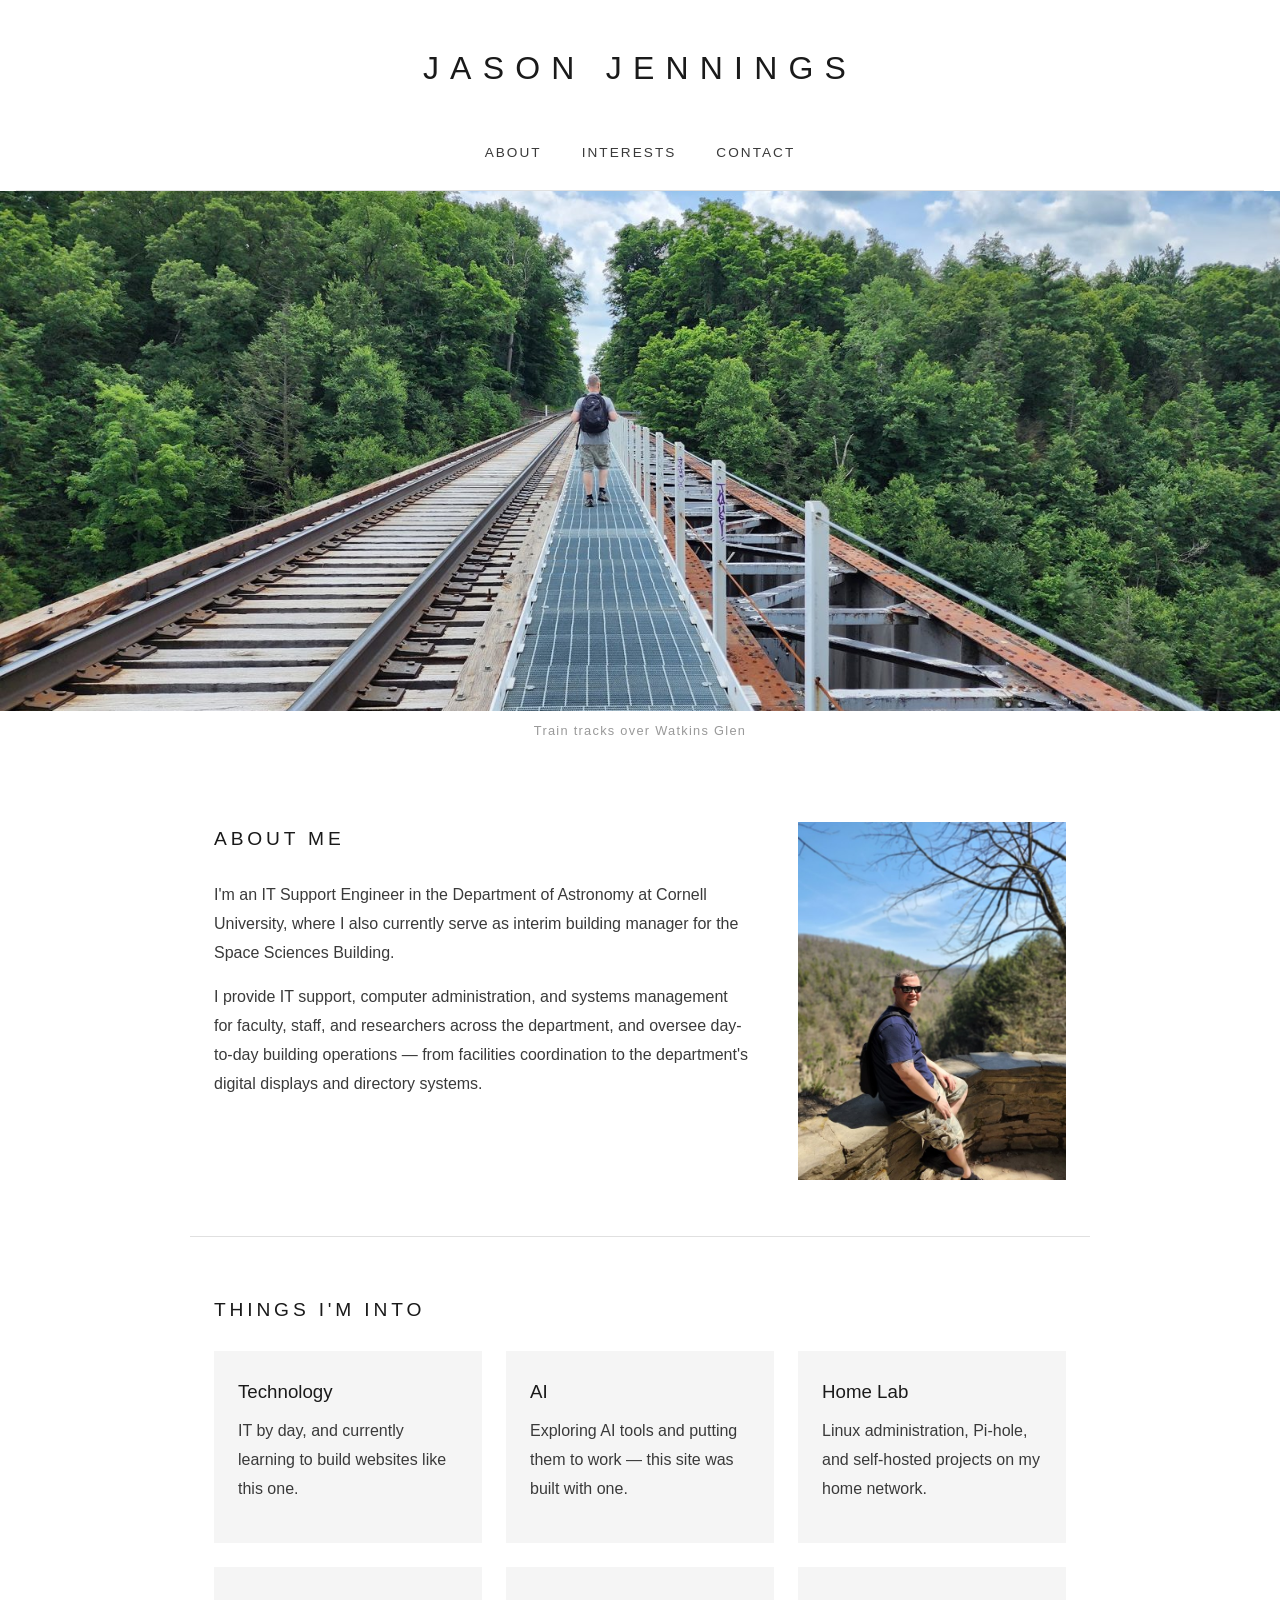
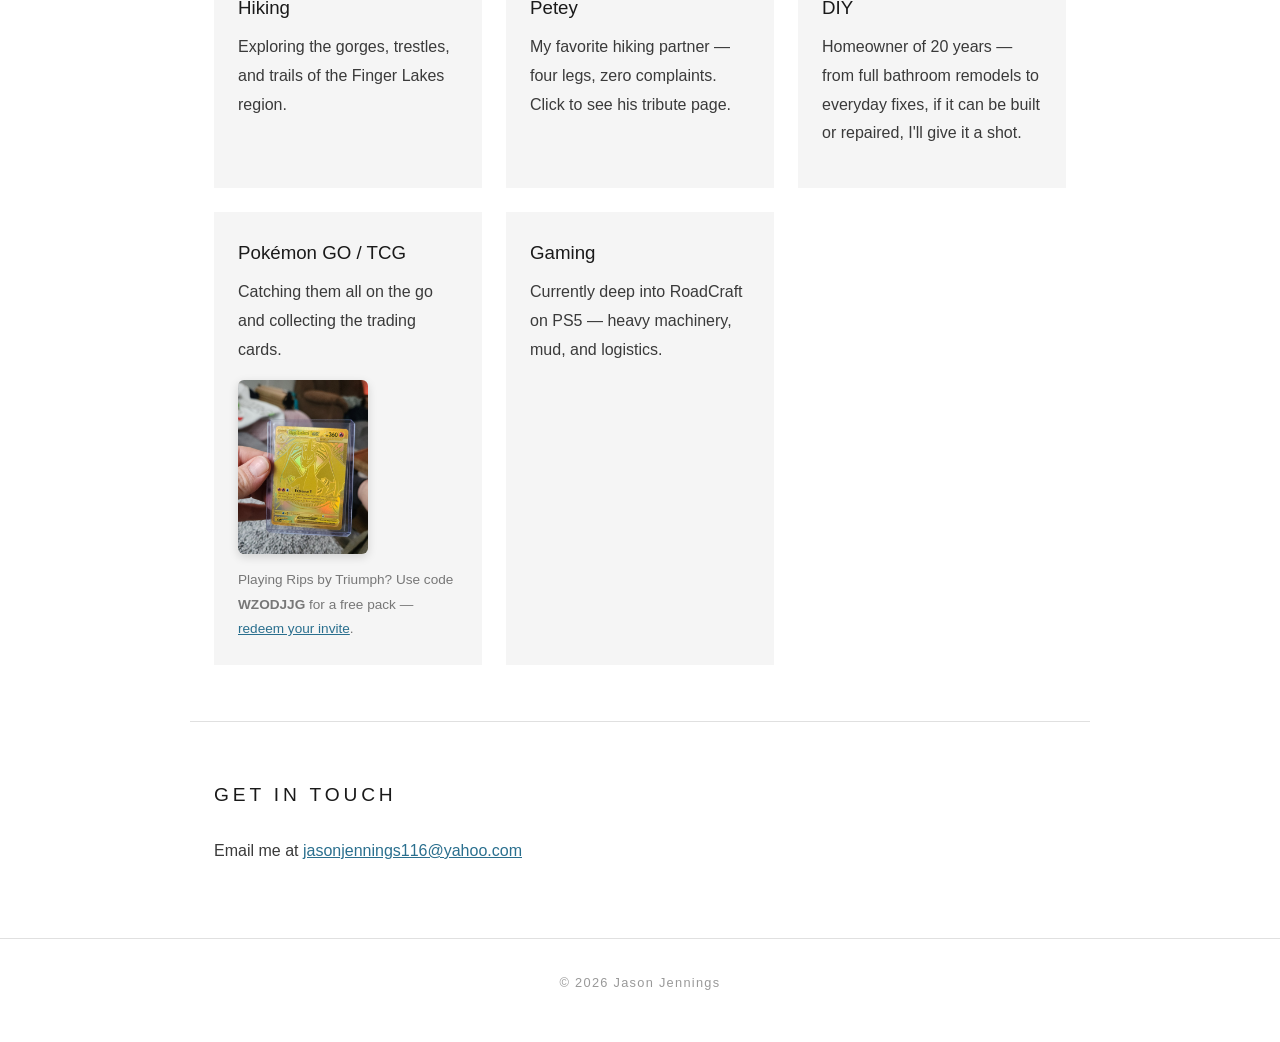
==== commit c725df8d: "Add files via upload" ====
--- a/index.html
+++ b/index.html
@@ -4,7 +4,7 @@
   <meta charset="UTF-8">
   <meta name="viewport" content="width=device-width, initial-scale=1.0">
   <title>Jason Jennings</title>
-  <link rel="stylesheet" href="style.css?v=2">
+  <link rel="stylesheet" href="style.css?v=3">
 </head>
 <body>
 
@@ -86,9 +86,6 @@
           <a href="#lb-charizard" class="gallery-link">
             <img src="pokemon-charizard.jpg" alt="Mega Charizard Y ex gold chase card pull">
           </a>
-          <a href="#lb-meowth" class="gallery-link">
-            <img src="pokemon-meowth.jpg" alt="Meowth holo chase card pull">
-          </a>
         </div>
         <p class="pokemon-invite">
           Playing Rips by Triumph? Use code <strong>WZODJJG</strong> for a free pack &mdash;
@@ -121,11 +118,6 @@
     <a href="#" class="lightbox-close" aria-label="Close">&times;</a>
     <img src="pokemon-charizard.jpg" alt="Mega Charizard Y ex gold chase card pull">
   </div>
-  <div id="lb-meowth" class="lightbox">
-    <a href="#" class="lightbox-overlay-close" aria-label="Close"></a>
-    <a href="#" class="lightbox-close" aria-label="Close">&times;</a>
-    <img src="pokemon-meowth.jpg" alt="Meowth holo chase card pull">
-  </div>
 
 </body>
 </html>
--- a/style.css
+++ b/style.css
@@ -200,7 +200,7 @@
 }
 
 .pokemon-pulls a {
-  flex: 1;
+  width: 130px;
   display: block;
   cursor: zoom-in;
 }
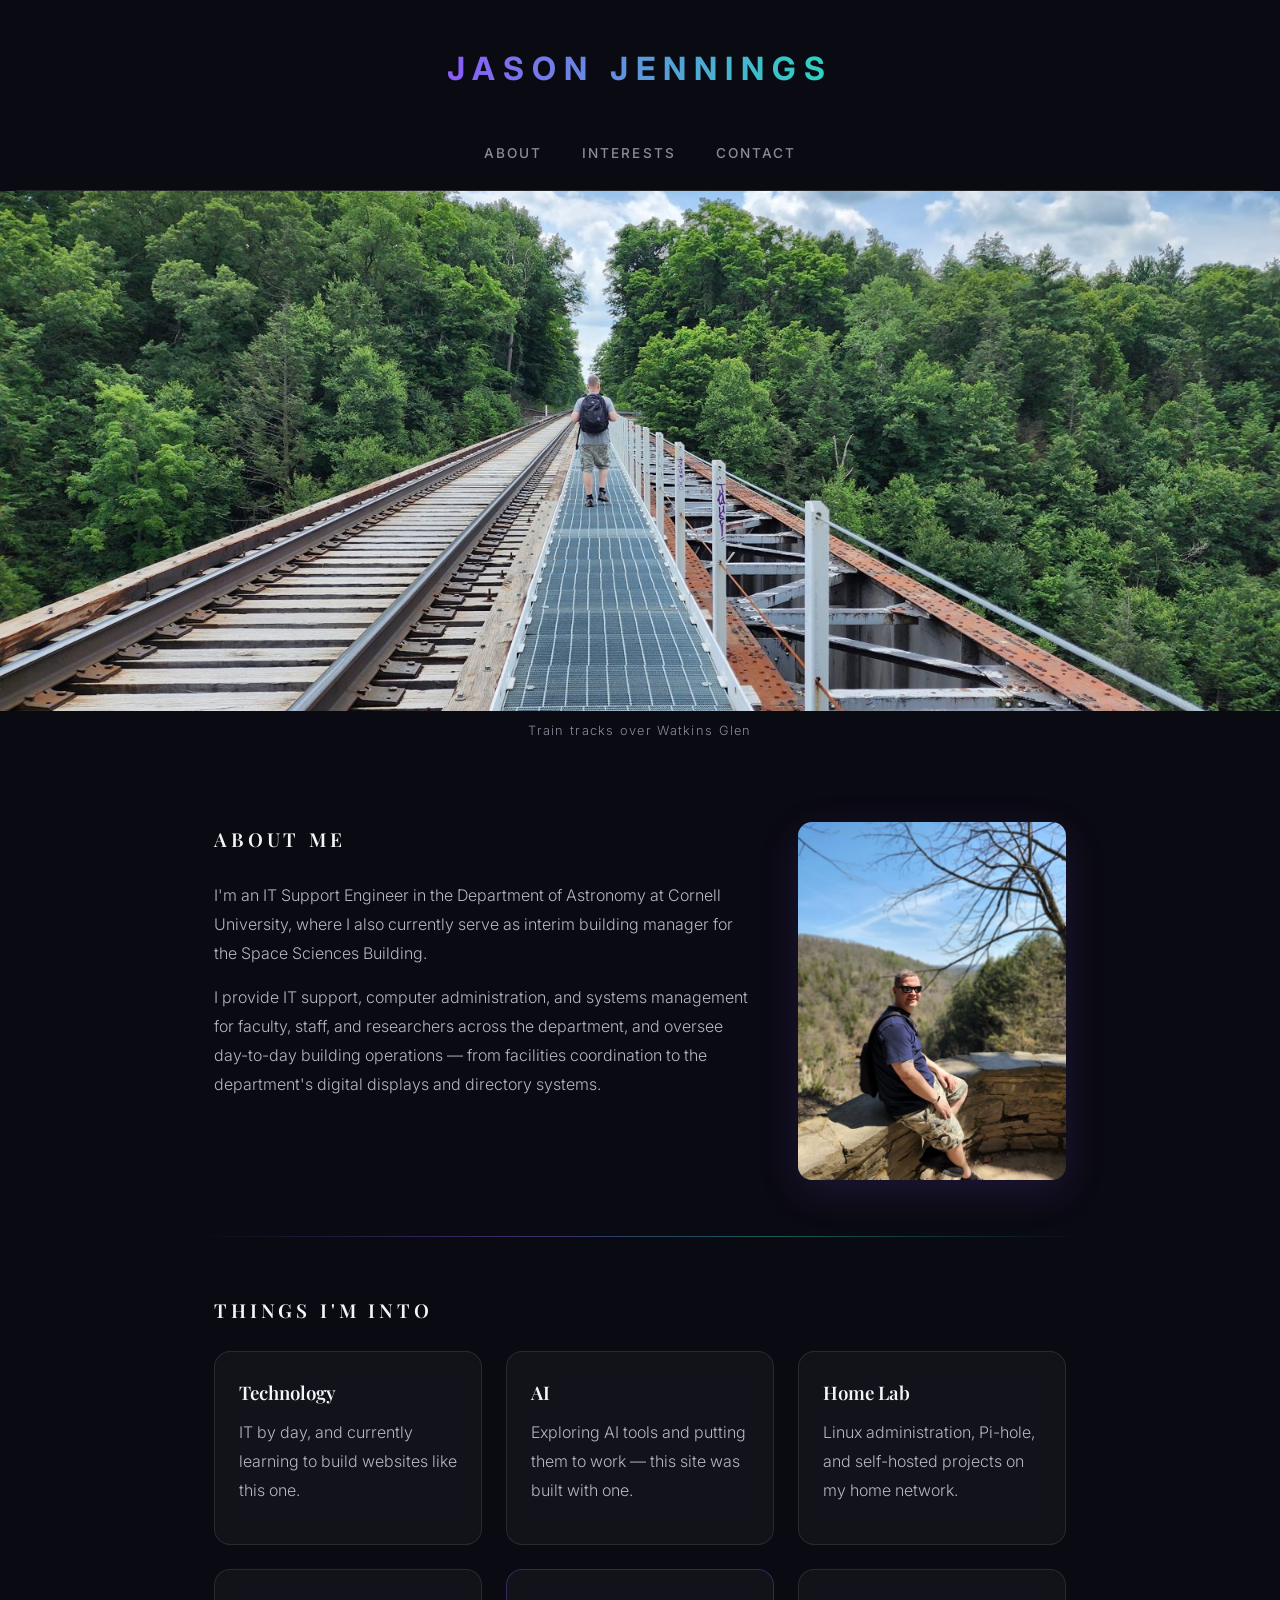
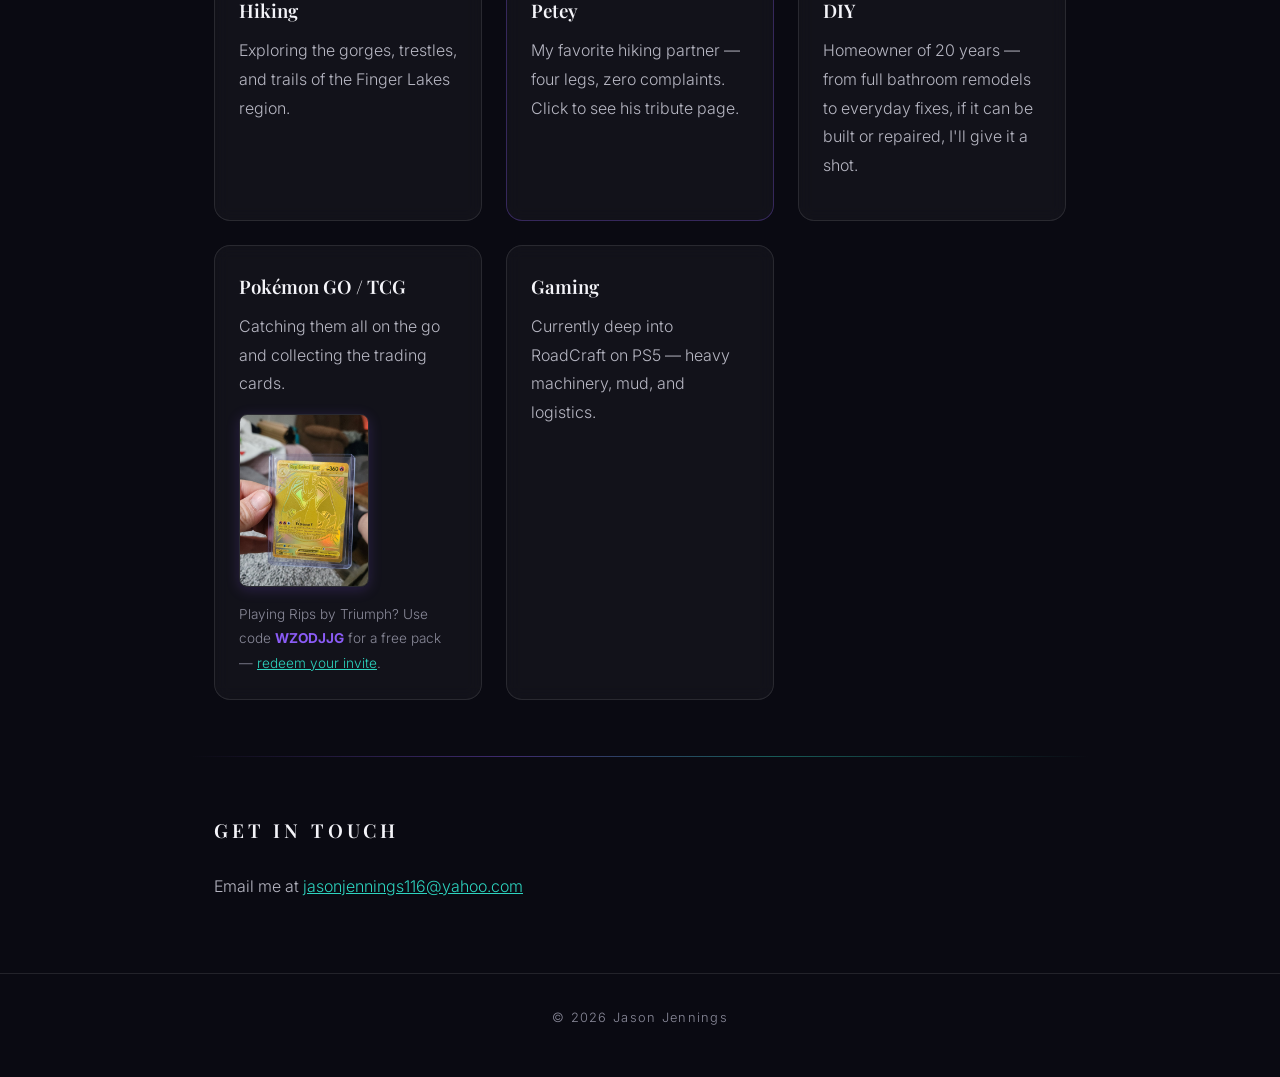
==== commit bcc8bbd3: "Add files via upload" ====
--- a/index.html
+++ b/index.html
@@ -4,7 +4,7 @@
   <meta charset="UTF-8">
   <meta name="viewport" content="width=device-width, initial-scale=1.0">
   <title>Jason Jennings</title>
-  <link rel="stylesheet" href="style.css?v=3">
+  <link rel="stylesheet" href="style.css?v=4">
 </head>
 <body>
 
--- a/style.css
+++ b/style.css
@@ -1,15 +1,21 @@
+@import url('https://fonts.googleapis.com/css2?family=Playfair+Display:wght@600;700;800&family=Inter:wght@300;400;500;600;700&display=swap');
+
 /* ============================================
-   style.css — clean, light academic style
-   (inspired by lili-alderson.com / Weebly look)
+   style.css — dark, gradient-glow portfolio look
    ============================================ */
 
 :root {
-  --bg: #ffffff;        /* page background */
-  --text: #3a3a3a;      /* main text */
-  --heading: #1a1a1a;   /* headings */
-  --accent: #2a6f8e;    /* links */
-  --light: #f5f5f5;     /* card / placeholder background */
-  --border: #e0e0e0;
+  --bg: #0a0a12;             /* page background */
+  --text: #b7b7c3;           /* main text */
+  --heading: #f4f4f9;        /* headings */
+  --muted: #8a8a9a;          /* secondary / caption text */
+  --accent: #2dd4bf;         /* links, teal accent */
+  --accent-purple: #8b5cf6;
+  --accent-teal: #2dd4bf;
+  --accent-gradient: linear-gradient(90deg, #8b5cf6, #2dd4bf);
+  --light: rgba(255, 255, 255, 0.035);  /* card / placeholder background */
+  --border: rgba(255, 255, 255, 0.1);
+  --card-border-hover: rgba(139, 92, 246, 0.5);
 }
 
 * {
@@ -18,12 +24,47 @@
   box-sizing: border-box;
 }
 
+html {
+  background: var(--bg);
+}
+
 body {
-  font-family: "Helvetica Neue", Arial, sans-serif;
+  font-family: 'Inter', "Helvetica Neue", Arial, sans-serif;
   font-weight: 300;
   background: var(--bg);
   color: var(--text);
   line-height: 1.8;
+  position: relative;
+  overflow-x: hidden;
+}
+
+/* soft glowing gradient blobs, fixed behind all page content */
+body::before,
+body::after {
+  content: "";
+  position: fixed;
+  width: 32rem;
+  height: 32rem;
+  border-radius: 50%;
+  filter: blur(120px);
+  z-index: -1;
+  pointer-events: none;
+}
+
+body::before {
+  top: -8rem;
+  left: -8rem;
+  background: rgba(139, 92, 246, 0.28);
+}
+
+body::after {
+  bottom: -10rem;
+  right: -9rem;
+  background: rgba(45, 212, 191, 0.2);
+}
+
+h1, h2, h3 {
+  font-family: 'Playfair Display', Georgia, serif;
 }
 
 /* ===== HEADER: name centered, nav below ===== */
@@ -34,11 +75,14 @@
 
 .logo {
   font-size: 2rem;
-  font-weight: 400;
-  letter-spacing: 0.35em;
-  color: var(--heading);
+  font-weight: 700;
+  letter-spacing: 0.25em;
   text-decoration: none;
   display: inline-block;
+  background: var(--accent-gradient);
+  -webkit-background-clip: text;
+  background-clip: text;
+  -webkit-text-fill-color: transparent;
 }
 
 nav ul {
@@ -52,15 +96,17 @@
 }
 
 nav ul a {
-  color: var(--text);
+  color: var(--muted);
   text-decoration: none;
   font-size: 0.85rem;
+  font-weight: 500;
   text-transform: uppercase;
   letter-spacing: 0.15em;
+  transition: color 0.2s ease;
 }
 
 nav ul a:hover {
-  color: var(--accent);
+  color: var(--accent-teal);
 }
 
 /* ===== HERO (full-width, edge to edge) ===== */
@@ -76,7 +122,7 @@
   display: flex;
   align-items: center;
   justify-content: center;
-  color: #999;
+  color: var(--muted);
   font-style: italic;
 }
 
@@ -89,7 +135,7 @@
 
 .hero-caption {
   font-size: 0.8rem;
-  color: #999;
+  color: var(--muted);
   padding: 0.5rem;
   letter-spacing: 0.1em;
 }
@@ -103,7 +149,7 @@
 
 h2 {
   color: var(--heading);
-  font-weight: 400;
+  font-weight: 600;
   text-transform: uppercase;
   letter-spacing: 0.2em;
   font-size: 1.2rem;
@@ -111,7 +157,7 @@
 }
 
 h3 {
-  font-weight: 400;
+  font-weight: 600;
   color: var(--heading);
   margin-bottom: 0.5rem;
 }
@@ -126,9 +172,11 @@
 
 .divider {
   border: none;
-  border-top: 1px solid var(--border);
+  height: 1px;
   max-width: 900px;
   margin: 0 auto;
+  background: linear-gradient(90deg, transparent, var(--accent-purple) 35%, var(--accent-teal) 65%, transparent);
+  opacity: 0.4;
 }
 
 /* ===== ABOUT (text + photo side by side) ===== */
@@ -145,13 +193,15 @@
   display: flex;
   align-items: center;
   justify-content: center;
-  color: #999;
+  color: var(--muted);
   font-style: italic;
 }
 
 .about-photo img {
   width: 100%;
   display: block;
+  border-radius: 14px;
+  box-shadow: 0 12px 40px rgba(139, 92, 246, 0.15);
 }
 
 /* Stack on phones */
@@ -177,7 +227,17 @@
 
 .card {
   background: var(--light);
+  border: 1px solid var(--border);
+  border-radius: 16px;
   padding: 1.5rem;
+  backdrop-filter: blur(8px);
+  transition: transform 0.25s ease, border-color 0.25s ease, box-shadow 0.25s ease;
+}
+
+.card:hover {
+  transform: translateY(-3px);
+  border-color: var(--card-border-hover);
+  box-shadow: 0 10px 30px rgba(139, 92, 246, 0.15);
 }
 
 /* ===== CLICKABLE CARD ===== */
@@ -185,14 +245,17 @@
   display: block;
   text-decoration: none;
   color: var(--text);
-  transition: box-shadow 0.2s;
+  border-color: rgba(139, 92, 246, 0.3);
+  transition: box-shadow 0.25s ease, transform 0.25s ease, border-color 0.25s ease;
 }
 
 .card-link:hover {
-  box-shadow: 0 2px 12px rgba(0, 0, 0, 0.12);
-}
-
-/* Pokemon card pulls: two small thumbnails side by side inside the card */
+  transform: translateY(-3px);
+  border-color: var(--card-border-hover);
+  box-shadow: 0 10px 30px rgba(45, 212, 191, 0.18);
+}
+
+/* Pokemon card pulls: small thumbnail(s) inside the card */
 .pokemon-pulls {
   display: flex;
   gap: 0.6rem;
@@ -210,8 +273,9 @@
   display: block;
   aspect-ratio: 3 / 4;
   object-fit: cover;
-  border-radius: 6px;
-  box-shadow: 0 3px 10px rgba(0, 0, 0, 0.15);
+  border-radius: 8px;
+  border: 1px solid var(--border);
+  box-shadow: 0 3px 14px rgba(139, 92, 246, 0.2);
   transition: transform 0.25s ease;
 }
 
@@ -221,8 +285,12 @@
 
 .pokemon-invite {
   font-size: 0.85rem;
-  color: #777;
+  color: var(--muted);
   margin-bottom: 0;
+}
+
+.pokemon-invite strong {
+  color: var(--accent-purple);
 }
 
 /* ===== PETEY TRIBUTE PAGE ===== */
@@ -232,16 +300,20 @@
 }
 
 .tribute-intro h1 {
-  font-weight: 300;
+  font-weight: 700;
   font-size: 3rem;
   letter-spacing: 0.3em;
   text-transform: uppercase;
-  color: var(--heading);
   margin-bottom: 1.5rem;
+  background: var(--accent-gradient);
+  -webkit-background-clip: text;
+  background-clip: text;
+  -webkit-text-fill-color: transparent;
+  display: inline-block;
 }
 
 .tribute-line {
-  color: #888;
+  color: var(--muted);
   font-style: italic;
   font-size: 1.05rem;
   letter-spacing: 0.03em;
@@ -264,10 +336,10 @@
 }
 
 .tribute-divider i {
-  width: 5px;
-  height: 5px;
+  width: 6px;
+  height: 6px;
   border-radius: 50%;
-  background: var(--accent);
+  background: var(--accent-gradient);
   display: inline-block;
 }
 
@@ -299,20 +371,20 @@
   max-width: 300px;
   height: auto;
   display: block;
-  border-radius: 8px;
-  box-shadow: 0 4px 16px rgba(0, 0, 0, 0.12);
+  border-radius: 10px;
+  box-shadow: 0 8px 30px rgba(139, 92, 246, 0.2);
   cursor: zoom-in;
 }
 
 .tribute-story p {
-  color: #666;
+  color: var(--text);
   font-size: 0.95rem;
   margin-bottom: 0;
 }
 
 .tribute-story .story-caption {
   font-style: italic;
-  font-weight: 400;
+  font-weight: 500;
   color: var(--heading);
   font-size: 1.05rem;
   margin-bottom: 0.4rem;
@@ -337,8 +409,8 @@
   aspect-ratio: 3 / 4;
   object-fit: cover;
   object-position: center 55%;
-  border-radius: 10px;
-  box-shadow: 0 14px 40px rgba(0, 0, 0, 0.18);
+  border-radius: 14px;
+  box-shadow: 0 20px 50px rgba(139, 92, 246, 0.25);
   cursor: zoom-in;
   transition: transform 0.3s ease;
 }
@@ -350,7 +422,7 @@
 .tribute-hero figcaption {
   margin-top: 1.2rem;
   font-style: italic;
-  color: #888;
+  color: var(--muted);
   font-size: 1rem;
   letter-spacing: 0.02em;
 }
@@ -358,6 +430,7 @@
 /* Angel photo: same hero treatment, just smaller */
 .tribute-hero-angel img {
   width: min(480px, 75%);
+  box-shadow: 0 20px 50px rgba(45, 212, 191, 0.2);
 }
 
 /* Masonry-style gallery using CSS columns so photos of different
@@ -382,15 +455,17 @@
 .tribute-gallery figure {
   break-inside: avoid;
   margin: 0 0 2rem;
-  background: #fff;
-  border-radius: 8px;
+  background: var(--light);
+  border: 1px solid var(--border);
+  border-radius: 12px;
   overflow: hidden;
-  box-shadow: 0 3px 14px rgba(0, 0, 0, 0.08);
-  transition: box-shadow 0.25s ease, transform 0.25s ease;
+  box-shadow: 0 3px 14px rgba(0, 0, 0, 0.25);
+  transition: box-shadow 0.25s ease, transform 0.25s ease, border-color 0.25s ease;
 }
 
 .tribute-gallery figure:hover {
-  box-shadow: 0 8px 24px rgba(0, 0, 0, 0.14);
+  box-shadow: 0 10px 28px rgba(139, 92, 246, 0.2);
+  border-color: var(--card-border-hover);
   transform: translateY(-2px);
 }
 
@@ -418,7 +493,7 @@
 
 .tribute-gallery figcaption {
   font-size: 0.85rem;
-  color: #999;
+  color: var(--muted);
   font-style: italic;
   text-align: center;
   padding: 0.9rem 1.1rem 1.2rem;
@@ -447,7 +522,7 @@
 
 .tribute-outro p:first-of-type {
   font-style: italic;
-  color: #888;
+  color: var(--muted);
   margin-bottom: 0.75rem;
 }
 
@@ -461,7 +536,7 @@
 .lightbox {
   position: fixed;
   inset: 0;
-  background: rgba(10, 10, 10, 0.94);
+  background: rgba(5, 5, 10, 0.96);
   display: flex;
   align-items: center;
   justify-content: center;
@@ -489,8 +564,8 @@
   width: auto;
   height: auto;
   object-fit: contain;
-  border-radius: 4px;
-  box-shadow: 0 10px 60px rgba(0, 0, 0, 0.6);
+  border-radius: 6px;
+  box-shadow: 0 10px 60px rgba(0, 0, 0, 0.7);
 }
 
 .lightbox-close {
@@ -503,10 +578,12 @@
   text-decoration: none;
   opacity: 0.75;
   z-index: 2;
+  transition: color 0.2s ease, opacity 0.2s ease;
 }
 
 .lightbox-close:hover {
   opacity: 1;
+  color: var(--accent-teal);
 }
 
 /* ===== FOOTER ===== */
@@ -515,6 +592,6 @@
   padding: 2rem;
   border-top: 1px solid var(--border);
   font-size: 0.8rem;
-  color: #999;
+  color: var(--muted);
   letter-spacing: 0.1em;
 }
